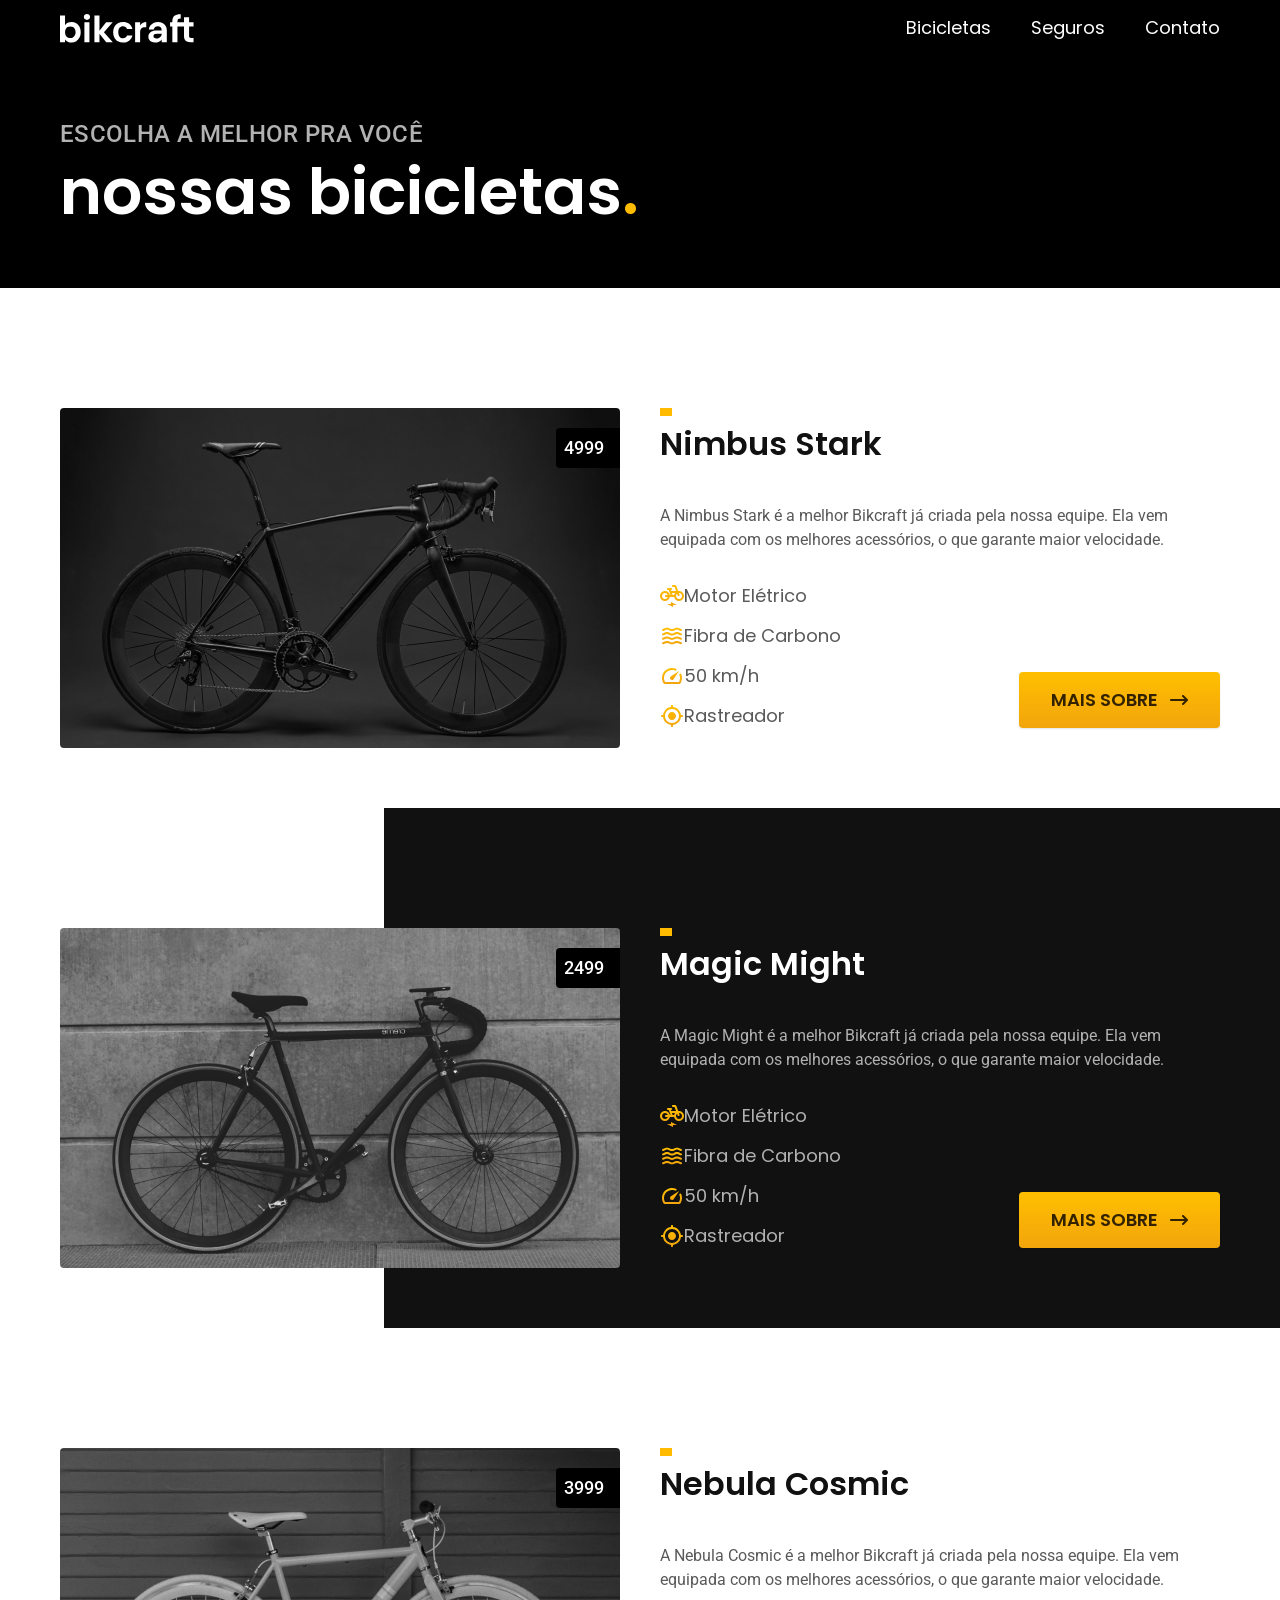
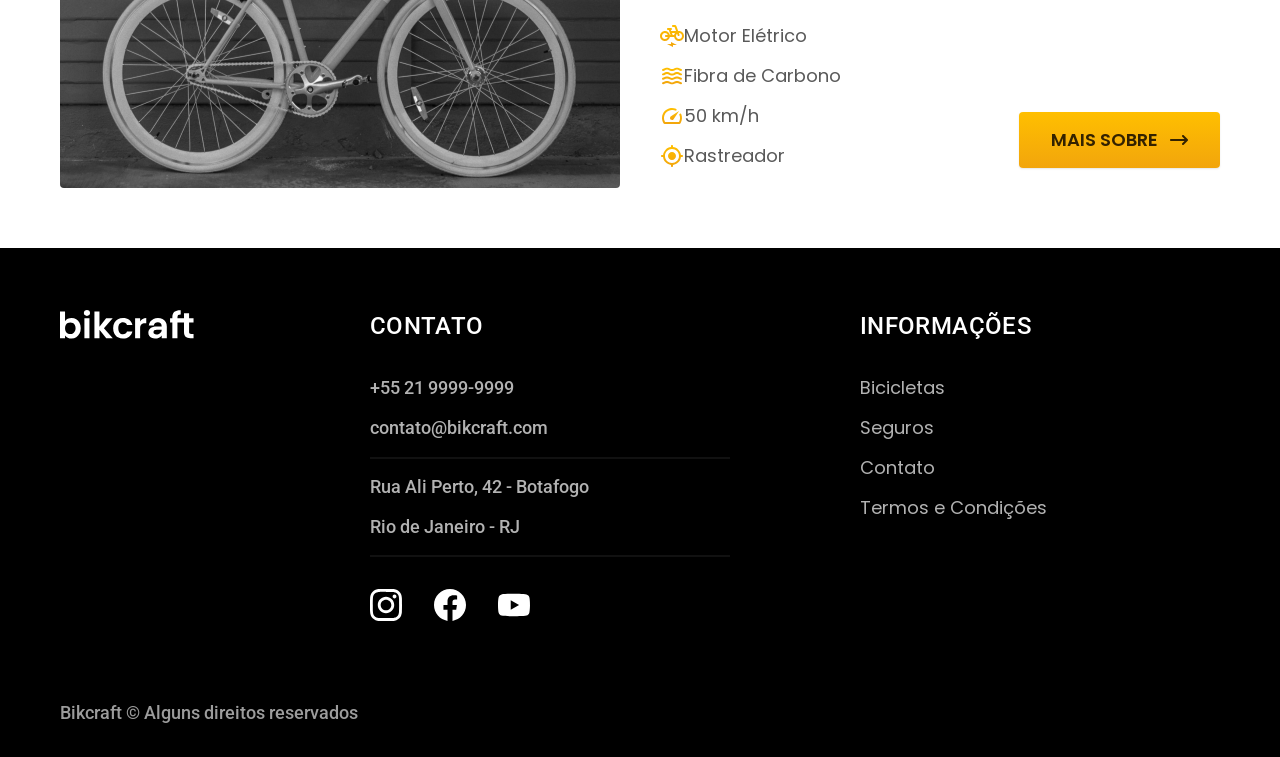
==== bicicletas.html @ d8faa272 "added bunch of features and corrections, forgot to commit" ====
<!DOCTYPE html>
<html lang="pt-br">

<head>
  <meta charset="UTF-8">
  <meta name="viewport" content="width=device-width, initial-scale=1.0">
  <title>Bikcraft - Bicicletas Elétricas</title>
  <meta name="description" content="Bicicletas elétricas de alta precisão e qualidade, feitas sob medida para o cliente. Explore o mundo na sua velocidade com a Bikcraft.">

  <link rel="stylesheet" href="css/style.css">

  <link rel="preconnect" href="https://fonts.googleapis.com">
  <link rel="preconnect" href="https://fonts.gstatic.com" crossorigin>
  <link href="https://fonts.googleapis.com/css2?family=Merriweather:ital,opsz,wght@1,18..144,900&family=Poppins:wght@400;600&family=Roboto:ital,wght@0,100..900;1,100..900&display=swap" rel="stylesheet">

</head>

<body id="bicicletas">
  <header class="header-bg">
    <div class="header container">
      <a href="">
        <img src="./img/bikcraft.svg" alt="Bikcraft">
      </a>
      <nav aria-label="primaria">
        <ul class="header-menu font-1-m cor-0">
          <li><a href="./bicicletas">Bicicletas</a></li>
          <li><a href="./seguros">Seguros</a></li>
          <li><a href="./contato">Contato</a></li>
        </ul>
      </nav>
    </div>
  </header>

  <main>
    <div class="titulo-bg">
      <div class="titulo container">
        <p class="font-2-l-b cor-5">escolha a melhor pra você</p>
        <h1 class="font-1-xxl cor-0">nossas bicicletas<span class="cor-p1">.</span></h1>
      </div>
    </div>

    <div class="bicicletas container">
      <div class="bicicletas-img">
        <img src="./img/bicicletas/nimbus.jpg" alt="Bicicleta Elétrica Nimbus Stark">
        <span class="font-2-m cor-0">4999</span>
      </div>

      <div class="bicicletas-conteudo">
        <h2 class="font-1-xl">Nimbus Stark</h2>
        <p class="font-2-s cor-8">A Nimbus Stark é a melhor Bikcraft já criada pela nossa equipe. Ela vem equipada com os melhores acessórios, o que garante maior velocidade.</p>

        <ul class="font-1-m cor-8">
          <li><img src="./img/icones/eletrica.svg" alt="">Motor Elétrico</li>
          <li><img src="./img/icones/carbono.svg" alt="">Fibra de Carbono</li>
          <li><img src="./img/icones/velocidade.svg" alt="">50 km/h</li>
          <li><img src="./img/icones/rastreador.svg" alt="">Rastreador</li>
        </ul>
        <a href="./orcamento.html" class="botao seta">Mais Sobre</a>

      </div>
    </div>

    <div class="bicicletas-bg">
      <div class="bicicletas container">
        <div class="bicicletas-img">
          <img src="./img/bicicletas/magic.jpg" alt="Bicicleta branca">
          <span class="font-2-m cor-0">2499</span>
        </div>

        <div class="bicicletas-conteudo">
          <h2 class="font-1-xl cor-0">Magic Might</h2>
          <p class="font-2-s cor-5">A Magic Might é a melhor Bikcraft já criada pela nossa equipe. Ela vem equipada com os melhores acessórios, o que garante maior velocidade.</p>
          <ul class="font-1-m cor-5">
            <li><img src="./img/icones/eletrica.svg" alt="">Motor Elétrico</li>
            <li><img src="./img/icones/carbono.svg" alt="">Fibra de Carbono</li>
            <li><img src="./img/icones/velocidade.svg" alt="">50 km/h</li>
            <li><img src="./img/icones/rastreador.svg" alt="">Rastreador</li>
          </ul>
          <a href="./orcamento.html" class="botao seta">Mais Sobre</a>

        </div>
      </div>

    </div>

    <div class="bicicletas container">
      <div class="bicicletas-img">
        <img src="./img/bicicletas/nebula.jpg" alt="Bicicleta Elétrica Nebula">
        <span class="font-2-m cor-0">3999</span>
      </div>

      <div class="bicicletas-conteudo">
        <h2 class="font-1-xl">Nebula Cosmic</h2>
        <p class="font-2-s cor-8">A Nebula Cosmic é a melhor Bikcraft já criada pela nossa equipe. Ela vem equipada com os melhores acessórios, o que garante maior velocidade.</p>
        <ul class="font-1-m cor-8">
          <li><img src="./img/icones/eletrica.svg" alt="">Motor Elétrico</li>
          <li><img src="./img/icones/carbono.svg" alt="">Fibra de Carbono</li>
          <li><img src="./img/icones/velocidade.svg" alt="">50 km/h</li>
          <li><img src="./img/icones/rastreador.svg" alt="">Rastreador</li>
        </ul>
        <a href="./orcamento.html" class="botao seta">Mais Sobre</a>
      </div>
    </div>

  </main>


  <footer class="footer-bg">
    <div class="footer container">
      <img src="./img/bikcraft.svg" alt="Bikcraft">

      <div class="footer-contato">
        <h3 class="font-2-l-b cor-0">Contato</h3>
        <ul class="contatos-lista font-2-m cor-5">
          <li><a href="tel:+552199999999">+55 21 9999-9999</a></li>
          <li><a href="mailto:contato@bikcraft.com">contato@bikcraft.com</a></li>
          <li>Rua Ali Perto, 42 - Botafogo</li>
          <li>Rio de Janeiro - RJ</li>
        </ul>

        <div class="footer-redes">
          <a href="./instagram" class="instagram">
            <img src="./img/redes/instagram.svg" alt="Instagram">
          </a>
          <a href="./facebook" class="facebook">
            <img src="./img/redes/facebook.svg" alt="Facebook">
          </a>
          <a href="./youtube" class="youtube">
            <img src="./img/redes/youtube.svg" alt="Youtube">
          </a>

        </div>
      </div>

      <div class="footer-informacoes">
        <h3 class="font-2-l-b cor-0">Informações</h3>
        <nav>
          <ul class="font-1-m cor-5">
            <li><a href="./bicicletas.html"> Bicicletas</a></li>
            <li><a href="./seguros.html"> Seguros</a></li>
            <li><a href="./contato.html"> Contato</a></li>
            <li><a href="./termos.html"> Termos e Condições</a></li>
          </ul>
        </nav>
      </div>
      <p class="footer-copy font-2-m cor-6">Bikcraft © Alguns direitos reservados</p>
    </div>

  </footer>

</body>
---- css/style.css ----
@import "./global/global.css";
@import "./global/header.css";
@import "./global/footer.css";

@import "./home/introducao.css";
@import "./home/tecnologia.css";
@import "./home/parceiros.css";
@import "./home/depoimento.css";

@import "./utilidades/componentes.css";
@import "./utilidades/tipografia.css";
@import "./utilidades/cores.css";

@import "./bicicletas/bicicletas-lista.css";

@import "./seguros/seguros.css";
@import "./seguros/vantagens.css";
@import "./seguros/perguntas.css";

@import "./termos/termos.css";

@import "./bicicletas/bicicletas.css";
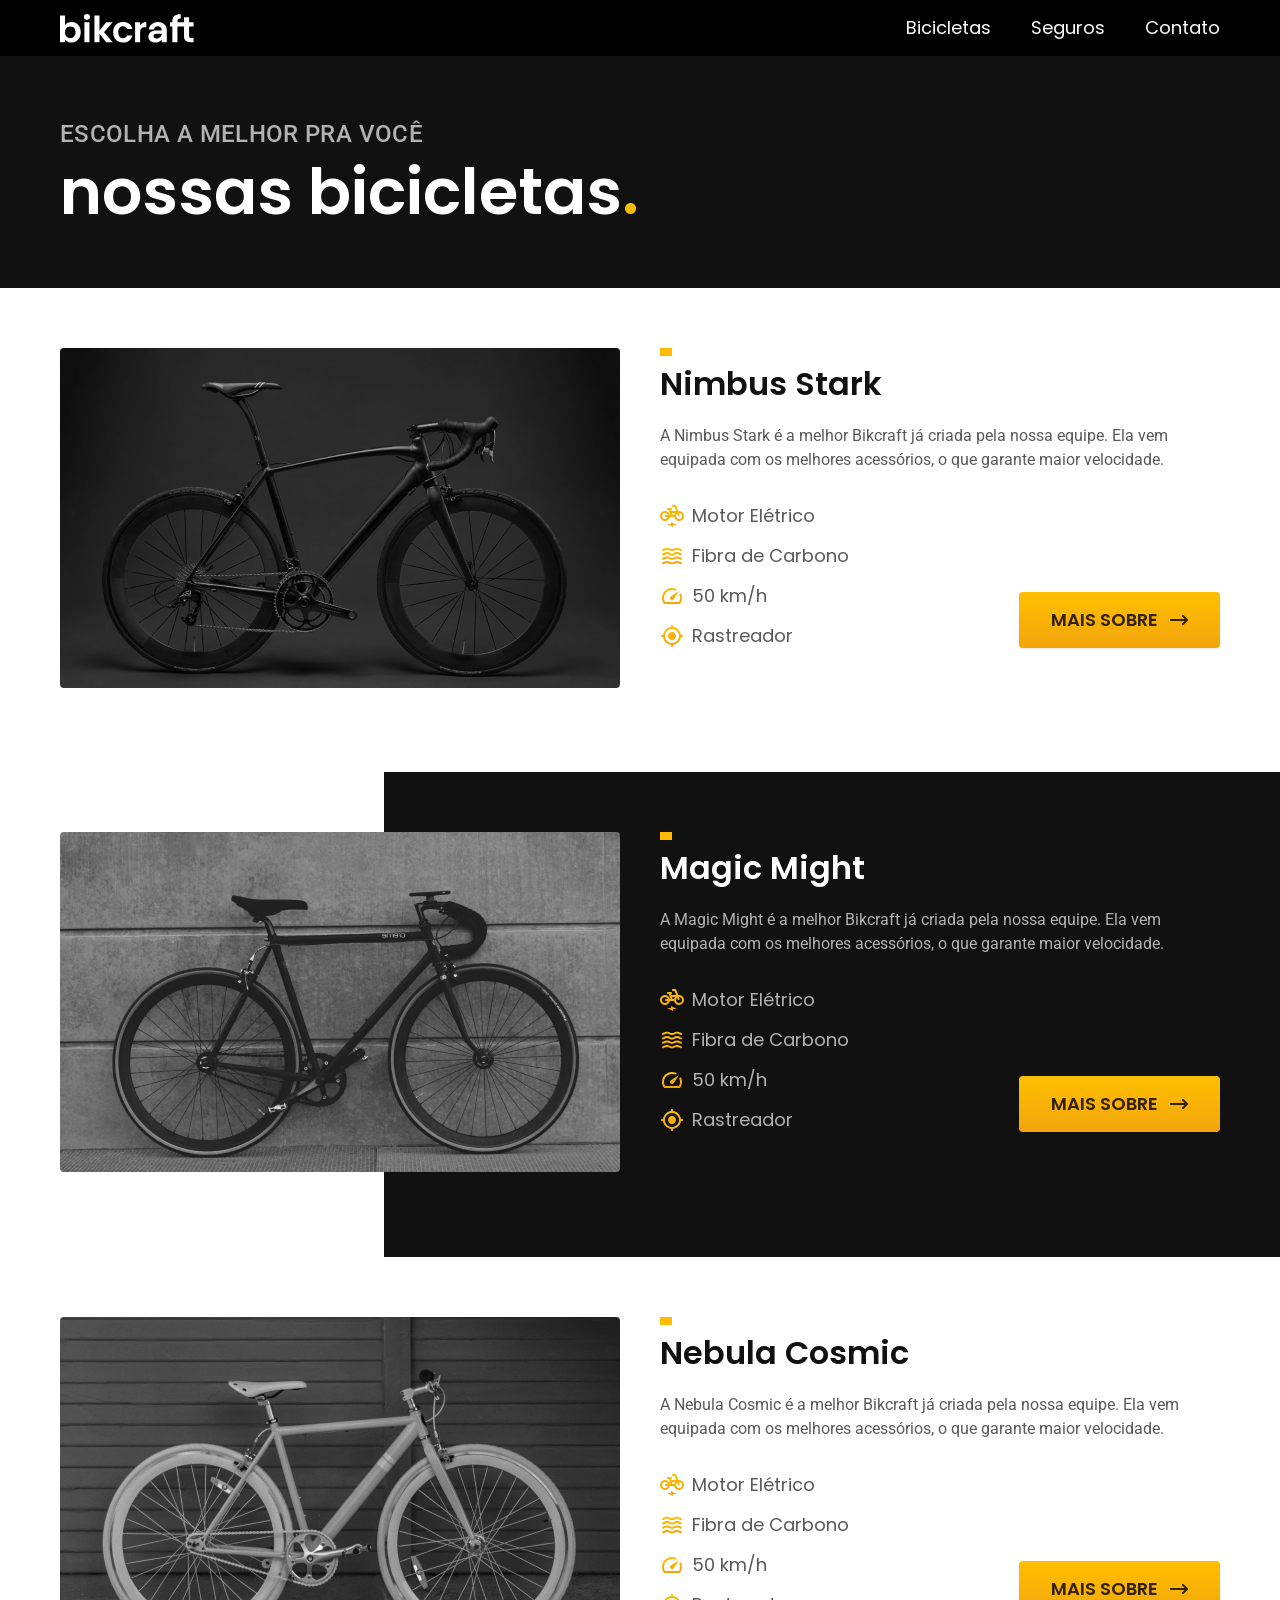
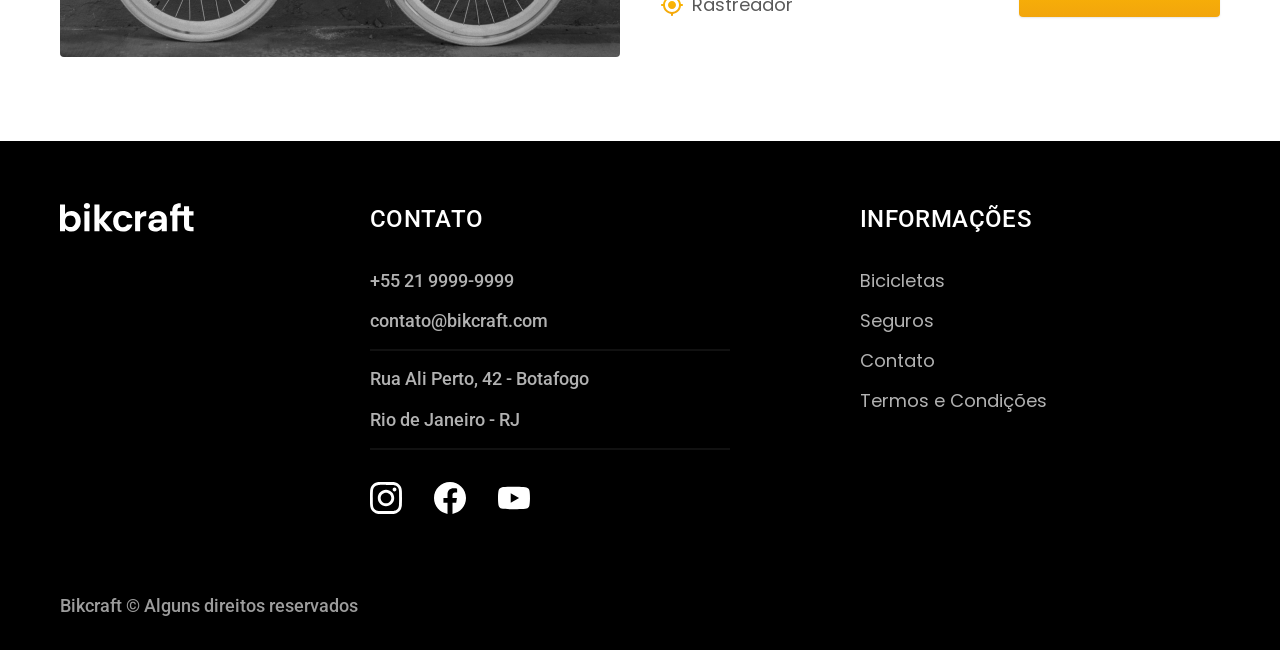
==== commit e4c0d9d4: "finished intern bike page and fixed a lot of hrefs" ====
--- a/bicicletas.html
+++ b/bicicletas.html
@@ -18,14 +18,14 @@
 <body id="bicicletas">
   <header class="header-bg">
     <div class="header container">
-      <a href="">
+      <a href="./index.html">
         <img src="./img/bikcraft.svg" alt="Bikcraft">
       </a>
       <nav aria-label="primaria">
         <ul class="header-menu font-1-m cor-0">
-          <li><a href="./bicicletas">Bicicletas</a></li>
-          <li><a href="./seguros">Seguros</a></li>
-          <li><a href="./contato">Contato</a></li>
+          <li><a href="./bicicletas.html">Bicicletas</a></li>
+          <li><a href="./seguros.html">Seguros</a></li>
+          <li><a href="./contato.html">Contato</a></li>
         </ul>
       </nav>
     </div>
--- a/css/style.css
+++ b/css/style.css
@@ -11,12 +11,16 @@
 @import "./utilidades/tipografia.css";
 @import "./utilidades/cores.css";
 
+/* BICICLETAS */
 @import "./bicicletas/bicicletas-lista.css";
+@import "./bicicletas/bicicletas.css";
+
+/* bicicleta */
+@import "./bicicleta/bicicleta.css";
+@import "./bicicleta/seguro.css";
 
 @import "./seguros/seguros.css";
 @import "./seguros/vantagens.css";
 @import "./seguros/perguntas.css";
 
 @import "./termos/termos.css";
-
-@import "./bicicletas/bicicletas.css";
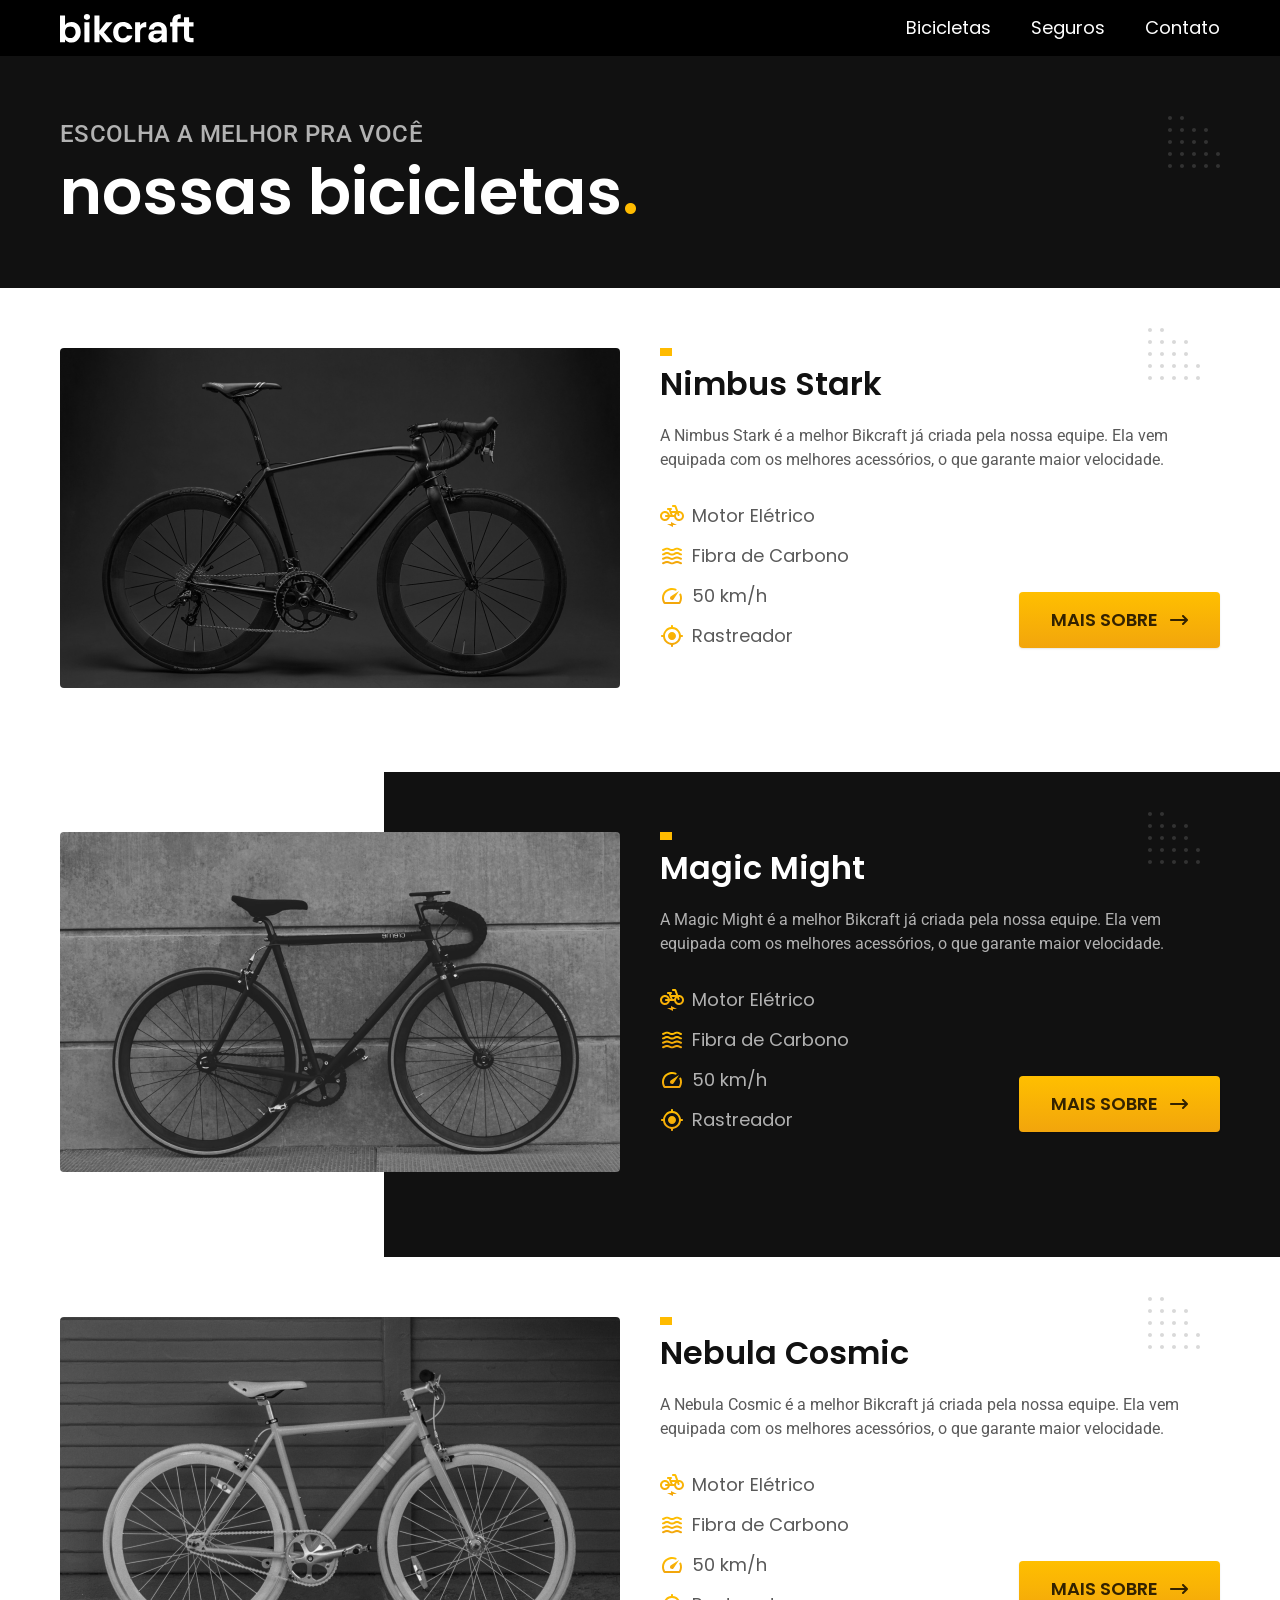
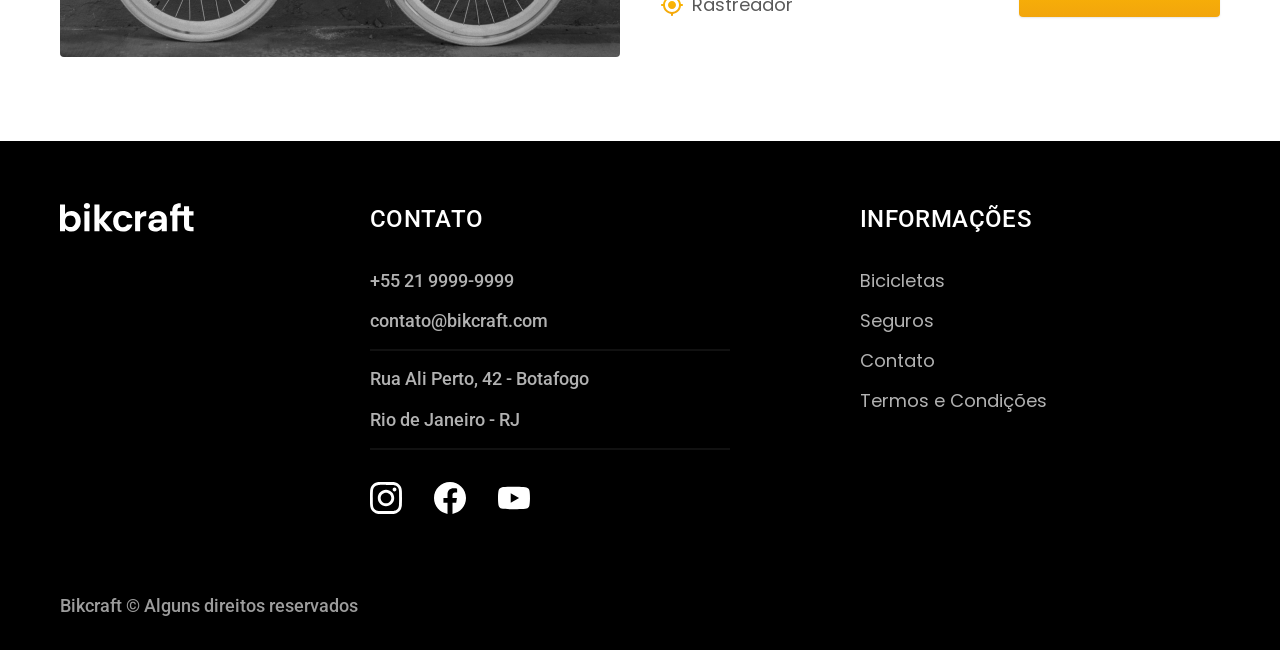
==== commit bee364b0: "added bunch of html  optimizations in homepage" ====
--- a/bicicletas.html
+++ b/bicicletas.html
@@ -7,7 +7,8 @@
   <title>Bikcraft - Bicicletas Elétricas</title>
   <meta name="description" content="Bicicletas elétricas de alta precisão e qualidade, feitas sob medida para o cliente. Explore o mundo na sua velocidade com a Bikcraft.">
 
-  <link rel="stylesheet" href="css/style.css">
+  <link rel="preload" href="./css/style.css" as="style">
+  <link rel="stylesheet" href="./css/style.css">
 
   <link rel="preconnect" href="https://fonts.googleapis.com">
   <link rel="preconnect" href="https://fonts.gstatic.com" crossorigin>
--- a/css/style.css
+++ b/css/style.css
@@ -1,26 +1,39 @@
+/* Global */
 @import "./global/global.css";
 @import "./global/header.css";
 @import "./global/footer.css";
 
+/* Utilidades */
+@import "./utilidades/componentes.css";
+@import "./utilidades/tipografia.css";
+@import "./utilidades/cores.css";
+@import "./utilidades/formulario.css";
+
+/* Home */
 @import "./home/introducao.css";
 @import "./home/tecnologia.css";
 @import "./home/parceiros.css";
 @import "./home/depoimento.css";
 
-@import "./utilidades/componentes.css";
-@import "./utilidades/tipografia.css";
-@import "./utilidades/cores.css";
-
-/* BICICLETAS */
+/* Bicicletas */
 @import "./bicicletas/bicicletas-lista.css";
 @import "./bicicletas/bicicletas.css";
 
-/* bicicleta */
+/* Bicicleta (interna) */
 @import "./bicicleta/bicicleta.css";
 @import "./bicicleta/seguro.css";
 
+/* Seguros */
 @import "./seguros/seguros.css";
 @import "./seguros/vantagens.css";
 @import "./seguros/perguntas.css";
 
+/* Contato */
+@import "./contato/contato.css";
+@import "./contato/lojas.css";
+
+/* Termos */
 @import "./termos/termos.css";
+
+/* orçamento */
+@import "./orcamento/orcamento.css";
--- a/css/style.css
+++ b/css/style.css
@@ -1,26 +1,39 @@
+/* Global */
 @import "./global/global.css";
 @import "./global/header.css";
 @import "./global/footer.css";
 
+/* Utilidades */
+@import "./utilidades/componentes.css";
+@import "./utilidades/tipografia.css";
+@import "./utilidades/cores.css";
+@import "./utilidades/formulario.css";
+
+/* Home */
 @import "./home/introducao.css";
 @import "./home/tecnologia.css";
 @import "./home/parceiros.css";
 @import "./home/depoimento.css";
 
-@import "./utilidades/componentes.css";
-@import "./utilidades/tipografia.css";
-@import "./utilidades/cores.css";
-
-/* BICICLETAS */
+/* Bicicletas */
 @import "./bicicletas/bicicletas-lista.css";
 @import "./bicicletas/bicicletas.css";
 
-/* bicicleta */
+/* Bicicleta (interna) */
 @import "./bicicleta/bicicleta.css";
 @import "./bicicleta/seguro.css";
 
+/* Seguros */
 @import "./seguros/seguros.css";
 @import "./seguros/vantagens.css";
 @import "./seguros/perguntas.css";
 
+/* Contato */
+@import "./contato/contato.css";
+@import "./contato/lojas.css";
+
+/* Termos */
 @import "./termos/termos.css";
+
+/* orçamento */
+@import "./orcamento/orcamento.css";
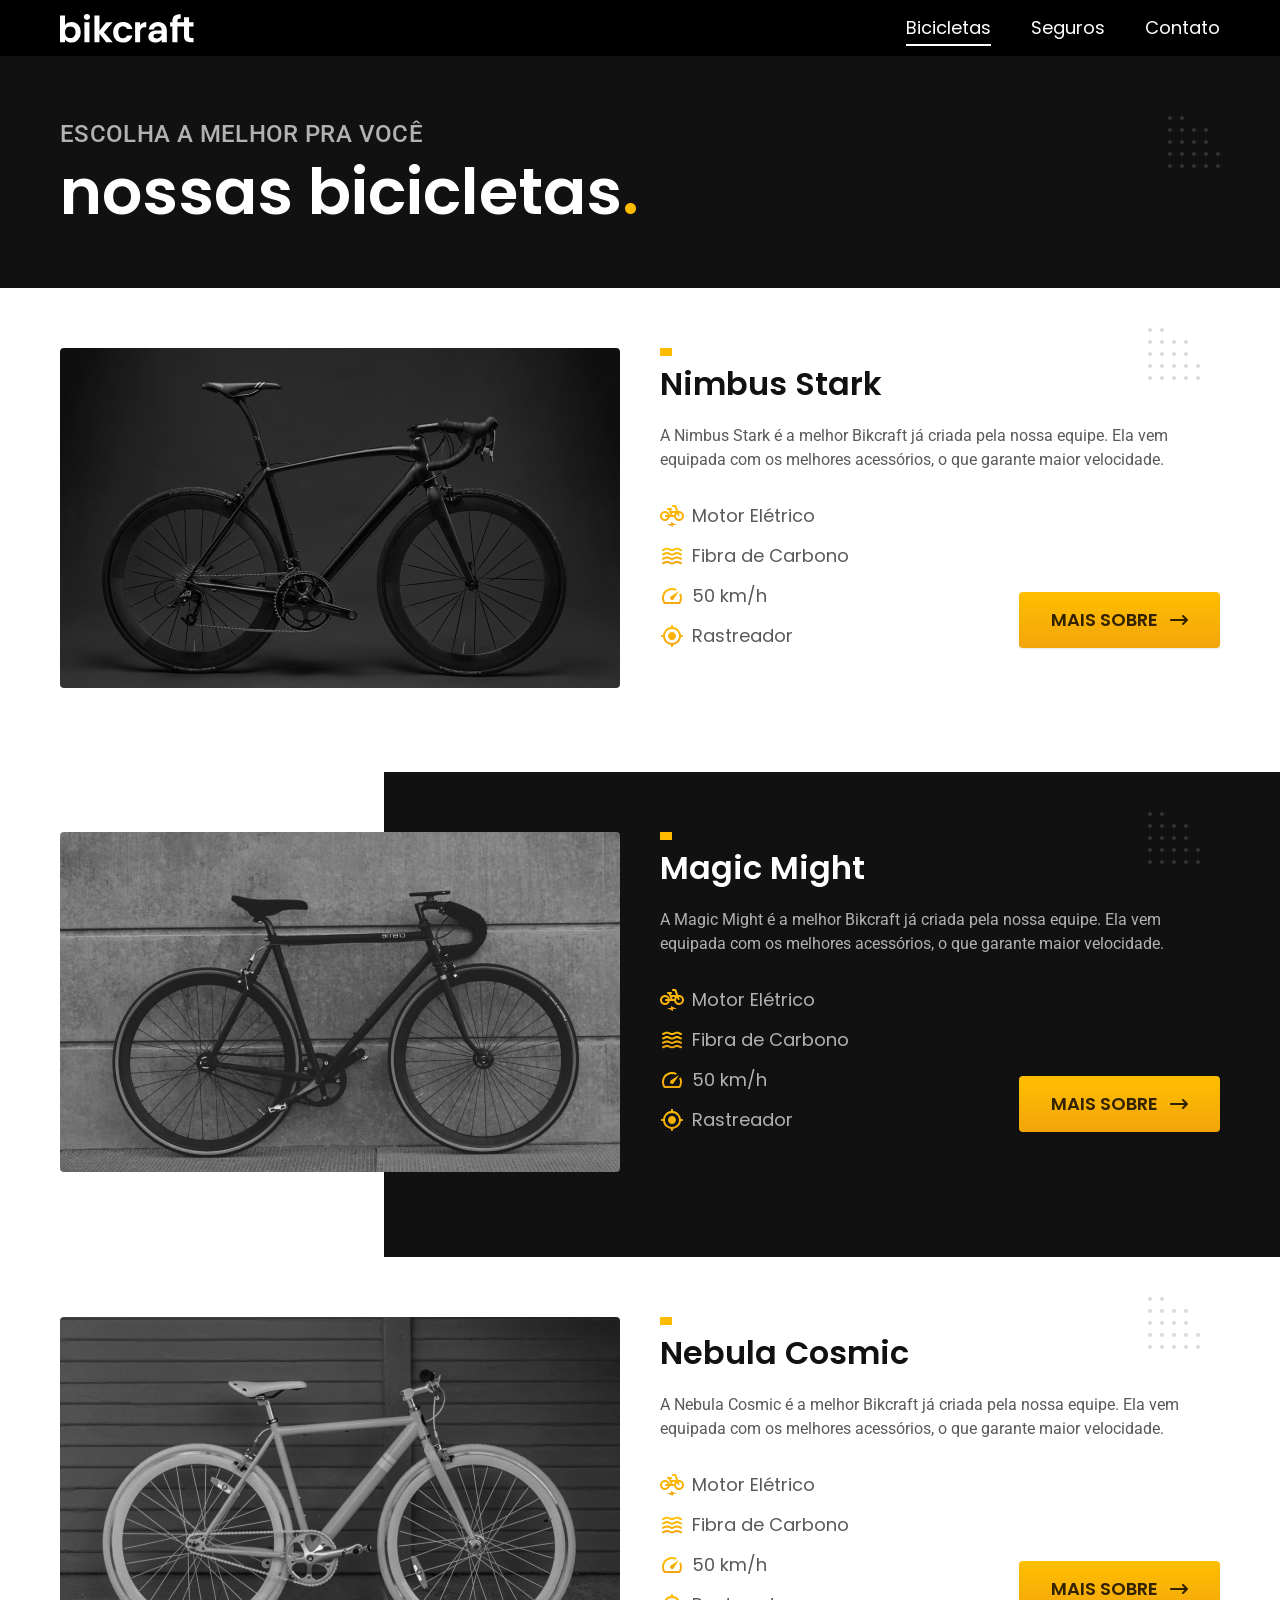
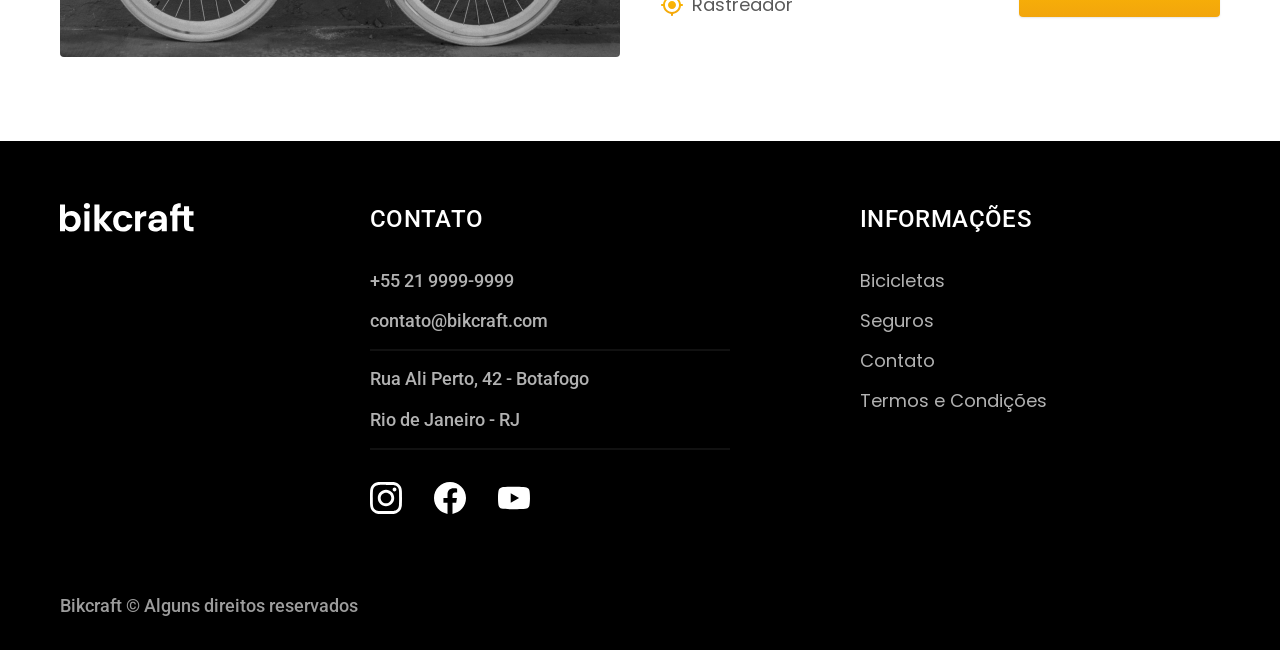
==== commit e888f7e7: "added a solution to the user when opened in no javascript mode" ====
--- a/bicicletas.html
+++ b/bicicletas.html
@@ -14,6 +14,7 @@
   <link rel="preconnect" href="https://fonts.gstatic.com" crossorigin>
   <link href="https://fonts.googleapis.com/css2?family=Merriweather:ital,opsz,wght@1,18..144,900&family=Poppins:wght@400;600&family=Roboto:ital,wght@0,100..900;1,100..900&display=swap" rel="stylesheet">
 
+  <script>document.documentElement.classList.add('js')</script>
 </head>
 
 <body id="bicicletas">
@@ -51,12 +52,12 @@
         <p class="font-2-s cor-8">A Nimbus Stark é a melhor Bikcraft já criada pela nossa equipe. Ela vem equipada com os melhores acessórios, o que garante maior velocidade.</p>
 
         <ul class="font-1-m cor-8">
-          <li><img src="./img/icones/eletrica.svg" alt="">Motor Elétrico</li>
-          <li><img src="./img/icones/carbono.svg" alt="">Fibra de Carbono</li>
-          <li><img src="./img/icones/velocidade.svg" alt="">50 km/h</li>
-          <li><img src="./img/icones/rastreador.svg" alt="">Rastreador</li>
+          <li><img src="./img/icones/eletrica.svg" alt="Ícone Motor Elétrico">Motor Elétrico</li>
+          <li><img src="./img/icones/carbono.svg" alt="Ícone Fibra de Carbono">Fibra de Carbono</li>
+          <li><img src="./img/icones/velocidade.svg" alt="Ícone Velocidade">50 km/h</li>
+          <li><img src="./img/icones/rastreador.svg" alt="Ícone Rastreador">Rastreador</li>
         </ul>
-        <a href="./orcamento.html" class="botao seta">Mais Sobre</a>
+        <a href="./bicicletas/nimbus.html" class="botao seta">Mais Sobre</a>
 
       </div>
     </div>
@@ -77,7 +78,7 @@
             <li><img src="./img/icones/velocidade.svg" alt="">50 km/h</li>
             <li><img src="./img/icones/rastreador.svg" alt="">Rastreador</li>
           </ul>
-          <a href="./orcamento.html" class="botao seta">Mais Sobre</a>
+          <a href="./bicicletas/magic.html" class="botao seta">Mais Sobre</a>
 
         </div>
       </div>
@@ -99,7 +100,7 @@
           <li><img src="./img/icones/velocidade.svg" alt="">50 km/h</li>
           <li><img src="./img/icones/rastreador.svg" alt="">Rastreador</li>
         </ul>
-        <a href="./orcamento.html" class="botao seta">Mais Sobre</a>
+        <a href="./bicicletas/nebula.html" class="botao seta">Mais Sobre</a>
       </div>
     </div>
 
@@ -149,4 +150,5 @@
 
   </footer>
 
+  <script src="./js/script.js"></script>
 </body>
--- a/css/style.css
+++ b/css/style.css
@@ -8,6 +8,7 @@
 @import "./utilidades/tipografia.css";
 @import "./utilidades/cores.css";
 @import "./utilidades/formulario.css";
+@import "./utilidades/animacao.css";
 
 /* Home */
 @import "./home/introducao.css";
--- a/css/style.css
+++ b/css/style.css
@@ -8,6 +8,7 @@
 @import "./utilidades/tipografia.css";
 @import "./utilidades/cores.css";
 @import "./utilidades/formulario.css";
+@import "./utilidades/animacao.css";
 
 /* Home */
 @import "./home/introducao.css";
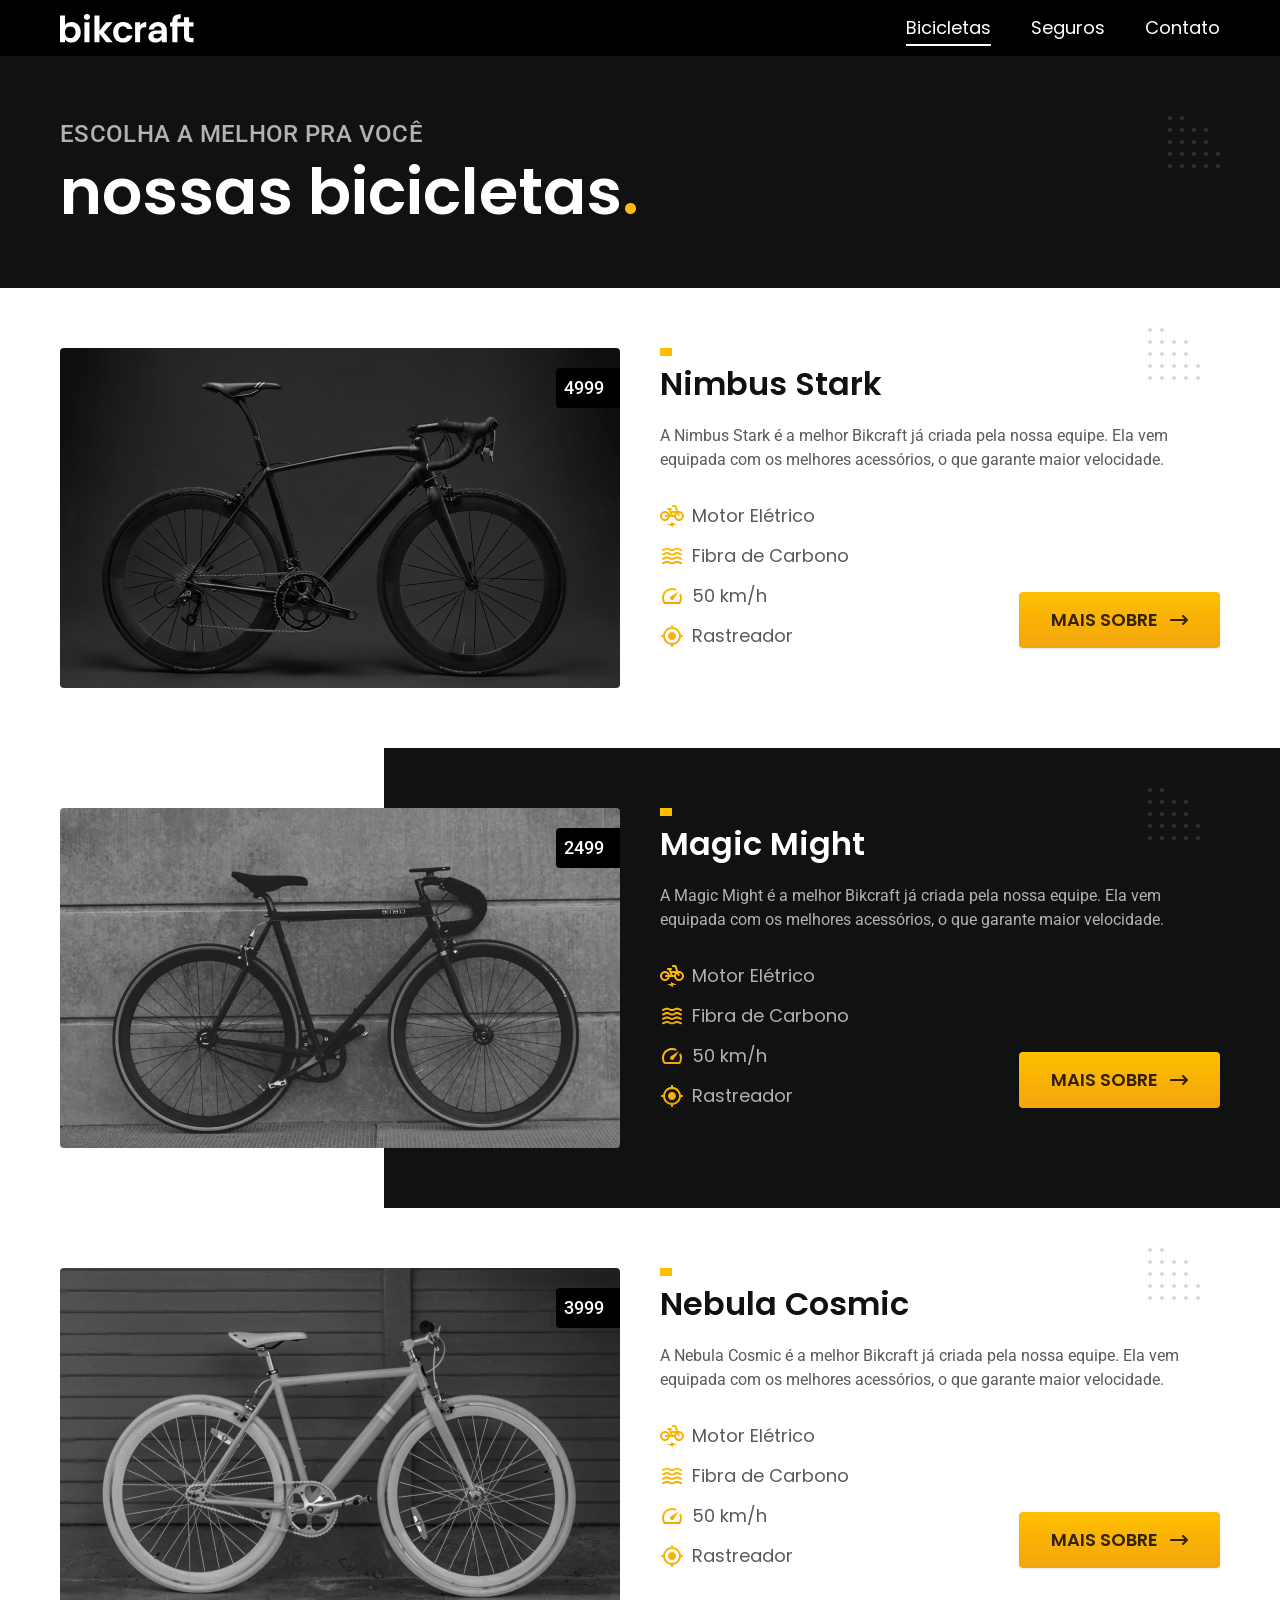
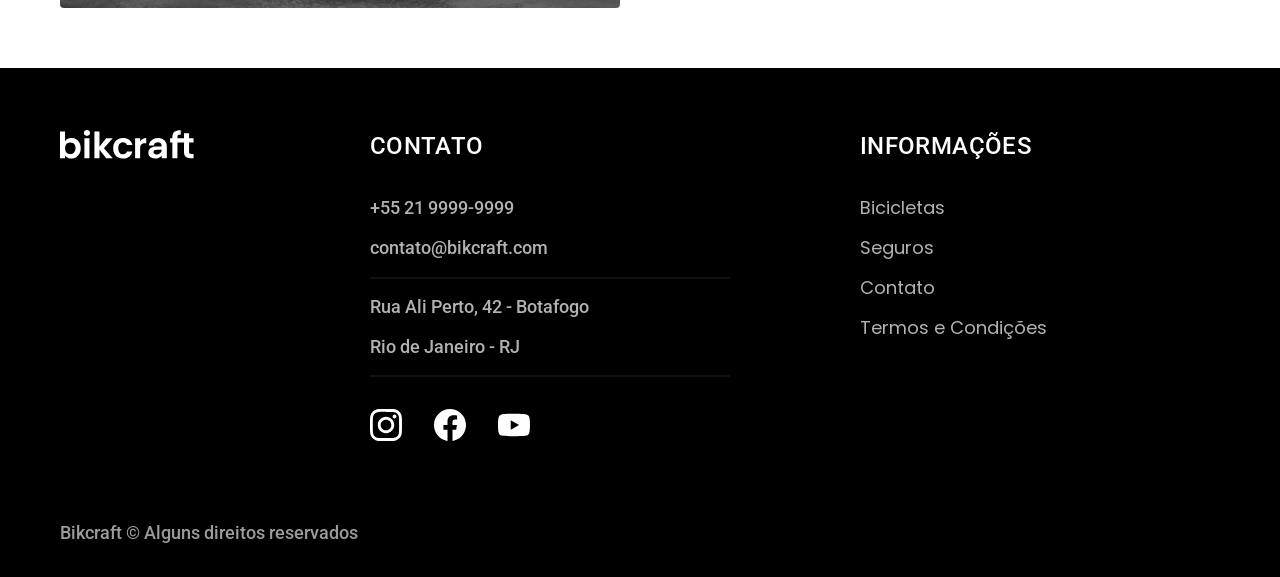
==== commit fd1a1c55: "minor hotfix and added animation in bicicletas.html" ====
--- a/bicicletas.html
+++ b/bicicletas.html
@@ -7,8 +7,9 @@
   <title>Bikcraft - Bicicletas Elétricas</title>
   <meta name="description" content="Bicicletas elétricas de alta precisão e qualidade, feitas sob medida para o cliente. Explore o mundo na sua velocidade com a Bikcraft.">
 
-  <link rel="preload" href="./css/style.css" as="style">
-  <link rel="stylesheet" href="./css/style.css">
+  <link rel="icon" href="./favicon.svg" type="image/svg+xml">
+  <link rel="preload" href="./css/style.min.css" as="style">
+  <link rel="stylesheet" href="./css/style.min.css">
 
   <link rel="preconnect" href="https://fonts.googleapis.com">
   <link rel="preconnect" href="https://fonts.gstatic.com" crossorigin>
@@ -42,12 +43,12 @@
     </div>
 
     <div class="bicicletas container">
-      <div class="bicicletas-img">
+      <div class="bicicletas-imagem fadeInRight" data-anime="400">
         <img src="./img/bicicletas/nimbus.jpg" alt="Bicicleta Elétrica Nimbus Stark">
         <span class="font-2-m cor-0">4999</span>
       </div>
 
-      <div class="bicicletas-conteudo">
+      <div class="bicicletas-conteudo fadeInRight" data-anime="200">
         <h2 class="font-1-xl">Nimbus Stark</h2>
         <p class="font-2-s cor-8">A Nimbus Stark é a melhor Bikcraft já criada pela nossa equipe. Ela vem equipada com os melhores acessórios, o que garante maior velocidade.</p>
 
@@ -64,12 +65,12 @@
 
     <div class="bicicletas-bg">
       <div class="bicicletas container">
-        <div class="bicicletas-img">
+        <div class="bicicletas-imagem fadeInRight" data-anime="400">
           <img src="./img/bicicletas/magic.jpg" alt="Bicicleta branca">
           <span class="font-2-m cor-0">2499</span>
         </div>
 
-        <div class="bicicletas-conteudo">
+        <div class="bicicletas-conteudo fadeInRight" data-anime="200">
           <h2 class="font-1-xl cor-0">Magic Might</h2>
           <p class="font-2-s cor-5">A Magic Might é a melhor Bikcraft já criada pela nossa equipe. Ela vem equipada com os melhores acessórios, o que garante maior velocidade.</p>
           <ul class="font-1-m cor-5">
@@ -86,7 +87,7 @@
     </div>
 
     <div class="bicicletas container">
-      <div class="bicicletas-img">
+      <div class="bicicletas-imagem">
         <img src="./img/bicicletas/nebula.jpg" alt="Bicicleta Elétrica Nebula">
         <span class="font-2-m cor-0">3999</span>
       </div>
@@ -150,5 +151,6 @@
 
   </footer>
 
+  <script src="./js/plugins/simple-anime.js"></script>
   <script src="./js/script.js"></script>
 </body>
--- a/css/style.min.css
+++ b/css/style.min.css
@@ -0,0 +1 @@
+body{margin:0;font-family:Arial,Helvetica,sans-serif;color:var(--cor-11)}a,blockquote,dd,h1,h2,h3,h4,p,ul{margin:0}ul{margin:0;padding:0;list-style:none}a{text-decoration:none;color:inherit}button{border:none}img{max-width:100%;height:auto;display:block}img[src$=".jpg"]{border-radius:4px}.header-bg{background-color:var(--cor-12)}.header{display:flex;flex-wrap:wrap;gap:20px;justify-content:space-between;align-items:center;padding:20px 0}.header-menu{display:flex;flex-wrap:wrap;gap:40px}.header-menu a{padding:16px 0;display:inline-block;position:relative}.header-menu a:after{content:"";display:block;height:2px;width:0;background-color:var(--cor-0);margin-top:4px;transition:.3s;position:absolute}.header-menu a.ativo::after,.header-menu a:hover::after{width:100%}@media (max-width:800px){.header-menu{gap:20px}.header a{background-color:var(--cor-11);padding:12px 16px;border-radius:4px}.header-menu a:hover{background-color:var(--cor-10)}}@media (max-width:600px){.header-menu{gap:12px}.header-menu a{padding:8px 12px;font-size:14px}}.footer-bg{background-color:var(--cor-12);padding:60px 0 32px 0}.footer{display:grid;grid-template-columns:3fr 5fr 4fr;gap:40px;padding:60px 0}.footer h3{margin-bottom:32px}.footer-contato ul{margin-bottom:32px}.footer li{margin-bottom:16px}.footer-contato li:nth-child(2n):after{content:"";display:block;max-width:360px;height:2px;background-color:var(--cor-11);margin-top:16px}.footer-redes{display:flex;gap:32px}.footer a:hover{color:var(--cor-0)}.footer-copy{grid-column:1/-1;margin-top:40px}@media (max-width:800px){.footer>img{display:none}.footer{grid-template-columns:1fr 1fr}}@media (max-width:600px){.footer{grid-template-columns:1fr;gap:60px}.footer-copy{margin-top:0}}.container{box-sizing:border-box;max-width:1200px;padding:0 20px;margin:0 auto}.botao{background:linear-gradient(#ffbf00,#f2a50c);color:#320;padding:16px 32px;display:inline-block;border-radius:4px;box-shadow:0 1px 2px rgba(0,0,0,.1);text-transform:uppercase;font:600 1.125rem/1.33 Poppins,sans-serif;max-width:max-content;cursor:pointer}.botao:hover{background:linear-gradient(#ffb60d,#e59317)}.botao.secundario{background:var(--cor-10);color:var(--cor-2)}.botao.secundario:hover{background:var(--cor-9)}.botao.seta{display:flex;align-items:center}.botao.seta::after{content:"";display:inline-block;width:18px;height:10px;margin-left:12px;background:url("../img/icones/seta.svg")}.botao.seta:hover::after{transform:translateX(4px);transition:transform .2s}.link{color:var(--cor-p1);display:inline-block;font:500 1.5rem/1.5 Poppins,sans-serif;text-transform:uppercase}.link::after{content:"";display:block;width:100%;height:4px;background-color:currentColor}.link:hover{color:var(--cor-0)}.titulo-bg{background-color:var(--cor-11);padding:60px 0}.titulo{background:url("../img/dec/top-right.svg") no-repeat top right 20px}.titulo p{margin-bottom:4px}@media (max-width:800px){.titulo-bg{background-color:var(--cor-12);padding:40px 0}.titulo p{font-size:1rem;text-transform:lowercase;font-weight:400}}@media (max-width:600px){.botao{font-size:1rem;padding:12px 16px}}.font-1-xs{font:600 0.75rem/1.35 Poppins,sans-serif}.font-2-xs{font:400 0.875rem/1.43 Roboto,sans-serif}.font-1-s{font:400 1rem/1.5 Poppins,sans-serif}.font-2-s{font:400 1rem/1.5 Roboto,sans-serif}.font-1-m,.font-1-m-b{font:400 1.125rem/1.33 Poppins,sans-serif}.font-1-m-b{font-weight:600}.font-2-m{font:500 1.125rem/1.35 Roboto,sans-serif}.font-1-l{font:400 1.5rem/1.5 Poppins,sans-serif}.font-2-l,.font-2-l-b{font:400 1.5rem/1.5 Roboto,sans-serif}.font-2-l-b{font-weight:500;letter-spacing:.015em;text-transform:uppercase}.font-1-xl,.font-2-xl{font:600 2rem/1.25 Poppins,sans-serif}.font-2-xl{font-family:Roboto,sans-serif}.font-1-xxl{font:600 4rem/1.125 Poppins,sans-serif}@media (max-width:1200px){.font-1-xxl{font-size:3rem}.font-2-l,.font-2-l-b{font-size:1.25rem}}@media (max-width:800px){.font-1-xxl{font-size:2rem}.font-1-xl,.font-2-xl{font-size:1.5rem}}:root{--cor-0:#ffffff;--cor-1:#f7f7f7;--cor-2:#ededed;--cor-3:#dedede;--cor-4:#cccccc;--cor-5:#b2b2b2;--cor-6:#9c9c9c;--cor-7:#717171;--cor-8:#595959;--cor-9:#404040;--cor-10:#2e2e2e;--cor-11:#111111;--cor-12:#000000;--cor-p1:#ffbb00;--cor-p2:#e4a30b;--cor-p3:#a66f00;--cor-p4:#664400;--cor-p5:#332200}.cor-0{color:var(--cor-0)}.cor-1{color:var(--cor-1)}.cor-2{color:var(--cor-2)}.cor-3{color:var(--cor-3)}.cor-4{color:var(--cor-4)}.cor-5{color:#b2b2b2}.cor-6{color:var(--cor-6)}.cor-7{color:var(--cor-7)}.cor-8{color:var(--cor-8)}.cor-9{color:var(--cor-9)}.cor-10{color:var(--cor-10)}.cor-11{color:var(--cor-11)}.cor-12{color:var(--cor-12)}.cor-p1{color:var(--cor-p1)}.cor-p2{color:var(--cor-p2)}.cor-p3{color:var(--cor-p3)}.cor-p4{color:var(--cor-p4)}.cor-p5{color:var(--cor-p5)}.form{display:grid;grid-template-columns:1fr 1fr;gap:20px}.form label{display:block;font:400 1rem/1.5 Poppins,sans-serif;margin-bottom:4px}.form input[type=email],.form input[type=text],.form textarea{font:400 1rem/1.5 Roboto,sans-serif;background:var(--cor-1);border:1px solid var(--cor-2);padding:12px;border-radius:4px;width:100%;box-sizing:border-box}.form input[type=email]:focus,.form input[type=text]:focus,.form textarea:focus{outline:0;background-color:var(--cor-0);border-color:var(--cor-p1);box-shadow:0 0 0 1px #fea}.form .col-2{grid-column:1/-1}@media (max-width:600px){.form{grid-template-columns:1fr}.form .col-2{grid-column:1}}.js .fadeInDown{transform:translate3d(0,-20px,0)}.js .fadeInUp{transform:translate3d(0,20px,0)}.js .fadeInRight{transform:translate3d(20px,0,0)}.js .fadeInLeft{transform:translate3d(-20px,0,0)}.js [data-anime]{opacity:0}.js .anime{opacity:1;transform:none;transition:transform .8s,opacity .8s}.introducao-bg{background:var(--cor-12) url(../img/dec/bottom-left.svg) no-repeat bottom 160px left 40px;box-shadow:inset 0 -120px var(--cor-0)}.introducao{display:grid;grid-template-columns:1fr 1fr;gap:0 40px}.introducao-conteudo{align-self:end;padding-bottom:200px}.introducao img{height:100%;width:100%;object-fit:cover;border-radius:4px}.introducao h1{margin-bottom:32px}.introducao p{margin-bottom:20px}@media (max-width:800px){.introducao-bg{background-color:var(--cor-11);padding-top:40px;box-shadow:inset 0 -60px var(--cor-0)}.introducao{grid-template-columns:1fr;gap:32px}.introducao-conteudo{padding-bottom:0}.introducao h1{margin-bottom:16px}.introducao p{font-size:16px}.introducao img{height:300px;width:100%}}.tecnologia-bg{background-color:var(--cor-11);box-shadow:inset 0 -80px var(--cor-0),inset 0 80px var(--cor-0)}.tecnologia{display:grid;grid-template-columns:1fr 1fr;gap:40px}.tecnologia-imagem img{width:100%;height:100%;object-fit:cover;object-position:left}.tecnologia-conteudo{padding-top:160px;padding-bottom:160px}.tecnologia-conteudo>span{display:block;margin-bottom:20px}.tecnologia-conteudo h2{display:block;margin-bottom:32px}.tecnologia-conteudo>p{margin-bottom:20px}.tecnologia a{margin-bottom:80px}.tecnologia-vantagens{display:flex;gap:40px}.tecnologia-vantagens h3{margin-bottom:8px;width:max-content}.tecnologia-vantagens img{width:24px;margin-bottom:8px}@media (max-width:800px){.tecnologia-bg{box-shadow:initial}.tecnologia{grid-template-columns:1fr}.tecnologia a{margin-bottom:60px}.tecnologia-conteudo{padding-top:60px;padding-bottom:60px}.tecnologia-imagem{display:none}}@media (max-width:600px){.tecnologia-vantagens{flex-direction:column}}.parceiros{padding-top:60px;padding-bottom:180px}.parceiros h2{margin-bottom:60px}.parceiros ul{padding:0 20px;max-width:1400px;margin:0 auto;display:grid;grid-template-columns:repeat(4,1fr)}.parceiros li{display:flex;padding:32px;border-left:2px solid var(--cor-2)}.parceiros img{margin:auto}.parceiros li:first-child,.parceiros li:nth-child(5){border-left:none}.parceiros li:nth-child(n+5){border-top:2px solid var(--cor-2)}@media (max-width:800px){.parceiros{padding-bottom:60px}.parceiros h2{margin-bottom:20px}.parceiros ul{grid-template-columns:repeat(2,1fr)}.parceiros li{padding:20px}.parceiros li:nth-child(n+3){border-top:2px solid var(--cor-2)}.parceiros li:nth-child(odd){border-left:none}}.depoimento{display:grid;grid-template-columns:repeat(2,1fr);background:var(--cor-p1);overflow:hidden}.depoimento img{border-radius:0;height:100%;width:100%;object-fit:cover}.depoimento-conteudo{padding:40px 40px 80px 80px;align-self:end;background:url("../img/dec/bottom-right-p.svg") no-repeat bottom 40px right 40px}.depoimento-conteudo p{max-width:32ch;font-family:Merriweather,serif;font-style:italic;font-weight:900;margin-bottom:32px;position:relative}.depoimento p::after,.depoimento p::before{font-size:5rem;color:var(--cor-p2);position:absolute}.depoimento p::before{content:"“";left:-50px;top:-20px}.depoimento p::after{content:"”"}@media (min-width:1200px){.depoimento img{max-height:520px}}@media (max-width:800px){.depoimento{grid-template-columns:1fr;text-align:center}.depoimento img{max-height:200px}.depoimento-conteudo{padding:40px 20px;margin:auto}}.bicicletas-lista{max-width:1200px;padding-left:20px;padding-right:20px;margin-left:auto;margin-right:auto;padding-top:60px;padding-bottom:120px}.bicicletas-lista h2{max-width:1200px;padding:0 20px;margin:0 20px 40px 20px;box-sizing:border-box}.bicicletas-lista ul{display:flex;gap:40px;padding:0 20px 20px 20px;max-width:1400px;margin:0 auto;overflow-x:auto}#bicicleta .bicicletas-lista ul{padding:0 0 20px 0}.bicicletas-lista li{min-width:280px}.bicicletas-lista a{display:block}.bicicletas-lista img{object-fit:cover}.bicicletas-lista h3{margin-bottom:3px;display:flex;align-items:center}.bicicletas-lista h3::before{content:"";display:inline-block;width:12px;height:8px;margin-right:8px;background-color:var(--cor-p1);transition:width .2s}.bicicletas-lista a:hover h3::before{width:24px}.bicicletas-lista li span{padding-left:20px}@media (max-width:800px){.bicicletas-lista{padding-bottom:60px}.bicicletas-lista ul{gap:20px}}.bicicletas-bg{background:linear-gradient(to right,var(--cor-0) 30%,var(--cor-11) 0)}.bicicletas{display:grid;grid-template-columns:1fr 1fr;gap:40px;padding-top:60px;padding-bottom:60px;background:url("../img/dec/top-right.svg") no-repeat top 40px right 40px}.bicicletas-imagem{display:grid}.bicicletas-imagem img{grid-area:1/1}.bicicletas-imagem span{grid-area:1/1;place-self:start end;margin-top:20px;background:var(--cor-12);display:inline-block;padding:8px 16px 8px 8px;border-radius:4px 0 0 4px}.bicicletas-conteudo{display:grid;grid-template-columns:1fr auto;align-content:start}.bicicletas h2,.bicicletas p{grid-column:1/-1}.bicicletas h2{margin-bottom:20px}.bicicletas h2::before{content:"";display:block;width:12px;height:8px;background-color:var(--cor-p1);margin-bottom:8px}.bicicletas p{margin-bottom:32px}.bicicletas a{place-self:end}.bicicletas li{display:flex;align-items:center}.bicicletas ul{display:grid;gap:16px}.bicicletas-conteudo img{width:24px;margin-right:8px}@media (max-width:800px){.bicicletas-bg{background:var(--cor-11)}.bicicletas{grid-template-columns:1fr;gap:20px;padding-top:40px;padding-bottom:40px}}@media (max-width:600px){.bicicletas-conteudo{grid-template-columns:1fr}.bicicletas ul{font-size:1rem;grid-template-columns:1fr 1fr;margin-bottom:32px}.bicicletas a{place-self:start}}.bicicleta{display:grid;grid-template-columns:1fr 1fr;align-items:start;gap:40px;padding-top:60px;padding-bottom:60px}#bicicleta .titulo p{text-transform:uppercase}.bicicleta-imagens{display:flex;flex-wrap:wrap;gap:20px}.bicicleta-imagens img{flex:1;min-width:200px}.bicicleta-imagens img:hover{cursor:pointer}.bicicleta-imagens img:first-child{min-width:100%}.bicicleta-conteudo p{margin-bottom:32px}.bicicleta-comprar{display:grid;grid-template-columns:max-content auto;align-items:center;justify-items:start;gap:8px 12px;margin-bottom:40px}.bicicleta-comprar a{grid-row:span 2}.bicicleta-comprar span{display:flex;align-items:center;background-color:var(--cor-12);padding:4px 8px;border-radius:4px}.bicicleta-conteudo h2{text-transform:uppercase;letter-spacing:.015em;margin-bottom:12px}.bicicleta-ficha,.bicicleta-informacoes{padding:32px;background-color:var(--cor-12);border-radius:4px}.bicicleta-informacoes{margin-bottom:40px;display:grid;grid-template-columns:1fr 1fr;gap:32px}.bicicleta-informacoes img{width:24px;margin-bottom:8px}.bicicleta-informacoes img{margin-bottom:8px}.bicicleta-ficha li{padding:4px 0;display:flex;justify-content:space-between;border-bottom:1px solid var(--cor-11)}.bicicleta-ficha li:last-child{border:none}.bicicleta-ficha span{color:var(--cor-6)}@media (max-width:800px){.bicicleta{grid-template-columns:1fr;padding-top:40px;padding-bottom:40px}.bicicleta-imagens{grid-row:2}}@media (max-width:400px){.bicicleta-informacoes{grid-template-columns:1fr}.bicicleta-comprar{grid-template-columns:1fr}}.seguro-bg{background-color:var(--cor-12);box-shadow:inset 0 120px var(--cor-0),inset 0 -120px var(--cor-12)}.seguro{display:grid;grid-template-columns:1fr 1fr;gap:40px}.seguro-imagem img{width:100%;height:100%;object-fit:cover}.seguro-conteudo{padding-top:180px;padding-bottom:180px}.seguro h2{margin-bottom:32px}.seguro p{margin-bottom:20px}@media (max-width:800px){.seguro-bg{box-shadow:inset 0 -60px var(--cor-12)}.seguro{grid-template-columns:1fr}.seguro-conteudo{grid-row:1;padding-top:40px;padding-bottom:0}}.seguros-bg{background-color:var(--cor-11)}.seguros{padding:60px 0 60px 0;display:grid;grid-template-columns:1fr 1fr;gap:40px;align-items:center}.seguros h2{grid-column:1/-1}.seguros-item{background-color:var(--cor-12);padding:32px 32px 32px 60px;display:grid;grid-template-columns:1fr auto;border-radius:4px}.seguros-item h3{margin-bottom:40px}.seguros-item span{grid-column:2;display:block;text-align:right}.seguros-item ul{grid-column:1/-1;margin-bottom:32px}.seguros-item li{display:flex;align-items:center;position:relative}.seguros-item li+li{margin-top:20px}.seguros-item li::before{content:"";display:inline-block;width:13px;height:9px;position:absolute;left:-21px;background-image:url("../img/icones/lista.svg")}.seguros-item a{grid-column:1/-1}@media (max-width:800px){.seguros{grid-template-columns:1fr}}.vantagens-bg{background-color:var(--cor-12)}.vantagens{padding-top:120px;padding-bottom:120px}.vantagens h2{margin-bottom:40px}.vantagens ul{display:grid;grid-template-columns:repeat(auto-fit,minmax(280px,max-content));gap:40px 80px}.vantagens h3,.vantagens img{margin-bottom:8px}@media (max-width:800px){.vantagens{padding-top:60px;padding-bottom:60px}.vantagens h2{margin-bottom:40px}.vantagens ul{grid-template-columns:1fr 1fr;gap:20px}}@media (max-width:600px){.vantagens ul{grid-template-columns:1fr}}.perguntas{padding-top:120px;padding-bottom:120px}.perguntas h2{padding-bottom:60px}.perguntas dl>div{border-radius:4px;padding:20px}.perguntas dl>div:nth-child(odd){background-color:var(--cor-1)}.perguntas button{display:grid;grid-template-columns:auto 1fr auto;align-items:center;gap:8px;cursor:pointer;background:0 0;width:100%;text-align:left}.perguntas button::before{content:"";display:inline-block;width:12px;height:8px;background-color:var(--cor-p1)}.perguntas button::after{content:"";display:inline-block;width:14px;height:6px;background-image:url("../img/icones/seta-abrir.svg");transition:.3s}.perguntas button:hover::after,.perguntas button[aria-expanded=true]::after{transform:rotate(180deg)}.perguntas dd{padding-left:20px;padding-top:16px;max-width:80ch}.js .perguntas dd{display:none}.js .perguntas dd.ativa{display:block}@media (max-width:800px){.perguntas{padding-top:60px;padding-bottom:60px}.perguntas h2{margin-bottom:40px}}#contato{background:linear-gradient(var(--cor-11) 600px,var(--cor-1) 0)}.contato{display:grid;grid-template-columns:5fr 7fr}.contato-dados,.contato-formulario{padding:60px;box-shadow:0 1px 2px rgba(0,0,0,.1)}.contato-formulario{border-radius:0 5px 5px 0;background:var(--cor-0) url("../img/dec/bottom-right.svg") no-repeat bottom 20px right 20px}.contato-dados{border-radius:5px 0 0 5px;background:var(--cor-12) url("../img/dec/bottom-left.svg") no-repeat bottom 20px left 20px}.contato-dados h2{margin-bottom:60px}.contato-endereco{margin-bottom:32px;padding-left:28px;background:url("../img/icones/local.svg") no-repeat 0 2px}.contato-endereco p{margin-bottom:8px}.contato-meios a:first-child{background:url("../img/icones/email.svg") no-repeat 0 2px}.contato-meios a{display:block;max-width:max-content;margin-bottom:8px;padding-left:28px}.contato-meios a:hover{color:var(--cor-0)}.contato-meios a:nth-child(2){margin-bottom:32px}.contato-meios a:nth-child(3){background:url("../img/icones/telefone.svg") no-repeat 0 2px;margin-bottom:60px}.contato-redes{display:flex;gap:32px;justify-self:start;padding-left:28px}@media (max-width:800px){.contato{grid-template-columns:1fr}.contato-dados,.contato-formulario{padding:20px}.contato-dados{border-radius:5px 5px 0 0;background:var(--cor-12)}.contato-formulario{border-radius:0 0 5px 5px}.contato-dados h2,.contato-meios a:nth-child(3){margin-bottom:32px}.contato-redes{margin-bottom:12px}}.lojas{display:grid;grid-template-columns:1fr 1fr;gap:0 40px;padding-bottom:120px;padding-top:120px}.lojas h2{grid-column:1/-1;margin-bottom:60px}.lojas img{border-radius:4px 4px 0 0}.lojas-item{background:var(--cor-0);box-shadow:0 1px 2px rgba(0,0,0,.1)}.lojas-conteudo{display:grid;grid-template-columns:1fr 1fr;gap:32px 16px;padding:32px}.lojas-conteudo .lojas-tempo,.lojas-conteudo h3{grid-column:1/-1}.lojas-dados{display:grid;gap:8px;border-left:2px solid var(--cor-2);padding-left:12px}.lojas-tempo{display:flex;align-items:center;gap:8px}@media (max-width:800px){.lojas{gap:20px;padding-top:60px;padding-bottom:60px}.lojas h2{margin-bottom:32px}.lojas-conteudo{grid-template-columns:1fr}}@media (max-width:600px){.lojas{grid-template-columns:1fr}}.termos{padding-top:80px;padding-bottom:80px}.termos h2{font-weight:600;margin-bottom:20px}.termos ul+h2{margin-top:40px}.termos li{margin-bottom:24px;max-width:75ch}@media (max-width:800px){.termos{padding-top:40px;padding-bottom:40px}}#orcamento{background:linear-gradient(var(--cor-11) 600px,var(--cor-1) 0)}.orcamento{display:grid;grid-template-columns:5fr 7fr;padding-bottom:120px}.orcamento-produto>*{grid-column:1/-1}.orcamento-produto>label{grid-column:initial}.orcamento-produto label{font:400 1rem/1.5 Poppins,sans-serif;color:var(--cor-4);background-color:var(--cor-10);display:grid;padding:12px 16px;border-radius:4px;cursor:pointer;grid-template-columns:auto 1fr auto;align-items:center;border:1px solid var(--cor-10)}.orcamento-produto label:hover{background-color:var(--cor-9);border-color:var(--cor-9)}.orcamento-produto input:focus+label{background-color:var(--cor-9);box-shadow:0 0 0 2px var(--cor-p1);border:1px solid var(--cor-12)}.orcamento-produto label span{display:none}.orcamento-produto input:checked+label>span{display:inline-block}.orcamento-produto label::before{content:"";display:inline-block;box-sizing:border-box;width:12px;height:12px;border:1px solid var(--cor-6);border-radius:50%;margin-right:8px}.orcamento-produto input:checked+label::before{border-color:var(--cor-7);box-shadow:0 0 0 3px inset var(--cor-0),0 0 0 6px inset var(--cor-12)}.orcamento-produto input{opacity:0;position:absolute;pointer-events:none}.orcamento-produto input:checked+label{background:var(--cor-0);color:var(--cor-11)}.orcamento h2{text-transform:uppercase;position:relative;display:flex;align-items:center}.orcamento h2::before{content:"";display:inline-block;width:4px;height:8px;background-color:var(--cor-p1);position:absolute;left:-12px}.orcamento-dados,.orcamento-produto{padding:60px;box-shadow:0 1px 2px rgba(0,0,0,.1)}.orcamento-produto{border-radius:5px 0 0 5px;background:var(--cor-12) url("../img/dec/bottom-left.svg") no-repeat bottom 40px left 40px;display:grid;grid-template-columns:1fr 1fr;gap:20px;align-content:start}.orcamento-dados{border-radius:0 5px 5px 0;background-color:var(--cor-0);background:var(--cor-0) url("../img/dec/bottom-right.svg") no-repeat bottom 40px right 40px}.orcamento-conteudo{display:none}.orcamento-conteudo h2,.orcamento-dados h2:nth-last-of-type(n+2){margin-top:20px}#bikcraft:checked~#orcamento-bikcraft,#seguro:checked~#orcamento-seguro{display:grid;gap:20px}.orcamento-detalhes{display:none;background:var(--cor-0);padding:20px;border-radius:4px;align-items:center}.orcamento-detalhes li{display:flex;align-items:center;margin-bottom:8px}.orcamento-detalhes li img{width:16px;margin-right:8px}.orcamento-produto input:checked+label+.orcamento-detalhes{display:grid}@media (max-width:1200px){.orcamento-dados,.orcamento-produto{padding:32px}}@media (max-width:800px){.orcamento{grid-template-columns:1fr}.orcamento-dados{border-radius:0 0 5px 5px}.orcamento-produto{border-radius:5px 5px 0 0;background:var(--cor-12)}}@media (max-width:400px){.orcamento-produto{grid-template-columns:1fr}}
--- a/css/style.min.css
+++ b/css/style.min.css
@@ -0,0 +1 @@
+body{margin:0;font-family:Arial,Helvetica,sans-serif;color:var(--cor-11)}a,blockquote,dd,h1,h2,h3,h4,p,ul{margin:0}ul{margin:0;padding:0;list-style:none}a{text-decoration:none;color:inherit}button{border:none}img{max-width:100%;height:auto;display:block}img[src$=".jpg"]{border-radius:4px}.header-bg{background-color:var(--cor-12)}.header{display:flex;flex-wrap:wrap;gap:20px;justify-content:space-between;align-items:center;padding:20px 0}.header-menu{display:flex;flex-wrap:wrap;gap:40px}.header-menu a{padding:16px 0;display:inline-block;position:relative}.header-menu a:after{content:"";display:block;height:2px;width:0;background-color:var(--cor-0);margin-top:4px;transition:.3s;position:absolute}.header-menu a.ativo::after,.header-menu a:hover::after{width:100%}@media (max-width:800px){.header-menu{gap:20px}.header a{background-color:var(--cor-11);padding:12px 16px;border-radius:4px}.header-menu a:hover{background-color:var(--cor-10)}}@media (max-width:600px){.header-menu{gap:12px}.header-menu a{padding:8px 12px;font-size:14px}}.footer-bg{background-color:var(--cor-12);padding:60px 0 32px 0}.footer{display:grid;grid-template-columns:3fr 5fr 4fr;gap:40px;padding:60px 0}.footer h3{margin-bottom:32px}.footer-contato ul{margin-bottom:32px}.footer li{margin-bottom:16px}.footer-contato li:nth-child(2n):after{content:"";display:block;max-width:360px;height:2px;background-color:var(--cor-11);margin-top:16px}.footer-redes{display:flex;gap:32px}.footer a:hover{color:var(--cor-0)}.footer-copy{grid-column:1/-1;margin-top:40px}@media (max-width:800px){.footer>img{display:none}.footer{grid-template-columns:1fr 1fr}}@media (max-width:600px){.footer{grid-template-columns:1fr;gap:60px}.footer-copy{margin-top:0}}.container{box-sizing:border-box;max-width:1200px;padding:0 20px;margin:0 auto}.botao{background:linear-gradient(#ffbf00,#f2a50c);color:#320;padding:16px 32px;display:inline-block;border-radius:4px;box-shadow:0 1px 2px rgba(0,0,0,.1);text-transform:uppercase;font:600 1.125rem/1.33 Poppins,sans-serif;max-width:max-content;cursor:pointer}.botao:hover{background:linear-gradient(#ffb60d,#e59317)}.botao.secundario{background:var(--cor-10);color:var(--cor-2)}.botao.secundario:hover{background:var(--cor-9)}.botao.seta{display:flex;align-items:center}.botao.seta::after{content:"";display:inline-block;width:18px;height:10px;margin-left:12px;background:url("../img/icones/seta.svg")}.botao.seta:hover::after{transform:translateX(4px);transition:transform .2s}.link{color:var(--cor-p1);display:inline-block;font:500 1.5rem/1.5 Poppins,sans-serif;text-transform:uppercase}.link::after{content:"";display:block;width:100%;height:4px;background-color:currentColor}.link:hover{color:var(--cor-0)}.titulo-bg{background-color:var(--cor-11);padding:60px 0}.titulo{background:url("../img/dec/top-right.svg") no-repeat top right 20px}.titulo p{margin-bottom:4px}@media (max-width:800px){.titulo-bg{background-color:var(--cor-12);padding:40px 0}.titulo p{font-size:1rem;text-transform:lowercase;font-weight:400}}@media (max-width:600px){.botao{font-size:1rem;padding:12px 16px}}.font-1-xs{font:600 0.75rem/1.35 Poppins,sans-serif}.font-2-xs{font:400 0.875rem/1.43 Roboto,sans-serif}.font-1-s{font:400 1rem/1.5 Poppins,sans-serif}.font-2-s{font:400 1rem/1.5 Roboto,sans-serif}.font-1-m,.font-1-m-b{font:400 1.125rem/1.33 Poppins,sans-serif}.font-1-m-b{font-weight:600}.font-2-m{font:500 1.125rem/1.35 Roboto,sans-serif}.font-1-l{font:400 1.5rem/1.5 Poppins,sans-serif}.font-2-l,.font-2-l-b{font:400 1.5rem/1.5 Roboto,sans-serif}.font-2-l-b{font-weight:500;letter-spacing:.015em;text-transform:uppercase}.font-1-xl,.font-2-xl{font:600 2rem/1.25 Poppins,sans-serif}.font-2-xl{font-family:Roboto,sans-serif}.font-1-xxl{font:600 4rem/1.125 Poppins,sans-serif}@media (max-width:1200px){.font-1-xxl{font-size:3rem}.font-2-l,.font-2-l-b{font-size:1.25rem}}@media (max-width:800px){.font-1-xxl{font-size:2rem}.font-1-xl,.font-2-xl{font-size:1.5rem}}:root{--cor-0:#ffffff;--cor-1:#f7f7f7;--cor-2:#ededed;--cor-3:#dedede;--cor-4:#cccccc;--cor-5:#b2b2b2;--cor-6:#9c9c9c;--cor-7:#717171;--cor-8:#595959;--cor-9:#404040;--cor-10:#2e2e2e;--cor-11:#111111;--cor-12:#000000;--cor-p1:#ffbb00;--cor-p2:#e4a30b;--cor-p3:#a66f00;--cor-p4:#664400;--cor-p5:#332200}.cor-0{color:var(--cor-0)}.cor-1{color:var(--cor-1)}.cor-2{color:var(--cor-2)}.cor-3{color:var(--cor-3)}.cor-4{color:var(--cor-4)}.cor-5{color:#b2b2b2}.cor-6{color:var(--cor-6)}.cor-7{color:var(--cor-7)}.cor-8{color:var(--cor-8)}.cor-9{color:var(--cor-9)}.cor-10{color:var(--cor-10)}.cor-11{color:var(--cor-11)}.cor-12{color:var(--cor-12)}.cor-p1{color:var(--cor-p1)}.cor-p2{color:var(--cor-p2)}.cor-p3{color:var(--cor-p3)}.cor-p4{color:var(--cor-p4)}.cor-p5{color:var(--cor-p5)}.form{display:grid;grid-template-columns:1fr 1fr;gap:20px}.form label{display:block;font:400 1rem/1.5 Poppins,sans-serif;margin-bottom:4px}.form input[type=email],.form input[type=text],.form textarea{font:400 1rem/1.5 Roboto,sans-serif;background:var(--cor-1);border:1px solid var(--cor-2);padding:12px;border-radius:4px;width:100%;box-sizing:border-box}.form input[type=email]:focus,.form input[type=text]:focus,.form textarea:focus{outline:0;background-color:var(--cor-0);border-color:var(--cor-p1);box-shadow:0 0 0 1px #fea}.form .col-2{grid-column:1/-1}@media (max-width:600px){.form{grid-template-columns:1fr}.form .col-2{grid-column:1}}.js .fadeInDown{transform:translate3d(0,-20px,0)}.js .fadeInUp{transform:translate3d(0,20px,0)}.js .fadeInRight{transform:translate3d(20px,0,0)}.js .fadeInLeft{transform:translate3d(-20px,0,0)}.js [data-anime]{opacity:0}.js .anime{opacity:1;transform:none;transition:transform .8s,opacity .8s}.introducao-bg{background:var(--cor-12) url(../img/dec/bottom-left.svg) no-repeat bottom 160px left 40px;box-shadow:inset 0 -120px var(--cor-0)}.introducao{display:grid;grid-template-columns:1fr 1fr;gap:0 40px}.introducao-conteudo{align-self:end;padding-bottom:200px}.introducao img{height:100%;width:100%;object-fit:cover;border-radius:4px}.introducao h1{margin-bottom:32px}.introducao p{margin-bottom:20px}@media (max-width:800px){.introducao-bg{background-color:var(--cor-11);padding-top:40px;box-shadow:inset 0 -60px var(--cor-0)}.introducao{grid-template-columns:1fr;gap:32px}.introducao-conteudo{padding-bottom:0}.introducao h1{margin-bottom:16px}.introducao p{font-size:16px}.introducao img{height:300px;width:100%}}.tecnologia-bg{background-color:var(--cor-11);box-shadow:inset 0 -80px var(--cor-0),inset 0 80px var(--cor-0)}.tecnologia{display:grid;grid-template-columns:1fr 1fr;gap:40px}.tecnologia-imagem img{width:100%;height:100%;object-fit:cover;object-position:left}.tecnologia-conteudo{padding-top:160px;padding-bottom:160px}.tecnologia-conteudo>span{display:block;margin-bottom:20px}.tecnologia-conteudo h2{display:block;margin-bottom:32px}.tecnologia-conteudo>p{margin-bottom:20px}.tecnologia a{margin-bottom:80px}.tecnologia-vantagens{display:flex;gap:40px}.tecnologia-vantagens h3{margin-bottom:8px;width:max-content}.tecnologia-vantagens img{width:24px;margin-bottom:8px}@media (max-width:800px){.tecnologia-bg{box-shadow:initial}.tecnologia{grid-template-columns:1fr}.tecnologia a{margin-bottom:60px}.tecnologia-conteudo{padding-top:60px;padding-bottom:60px}.tecnologia-imagem{display:none}}@media (max-width:600px){.tecnologia-vantagens{flex-direction:column}}.parceiros{padding-top:60px;padding-bottom:180px}.parceiros h2{margin-bottom:60px}.parceiros ul{padding:0 20px;max-width:1400px;margin:0 auto;display:grid;grid-template-columns:repeat(4,1fr)}.parceiros li{display:flex;padding:32px;border-left:2px solid var(--cor-2)}.parceiros img{margin:auto}.parceiros li:first-child,.parceiros li:nth-child(5){border-left:none}.parceiros li:nth-child(n+5){border-top:2px solid var(--cor-2)}@media (max-width:800px){.parceiros{padding-bottom:60px}.parceiros h2{margin-bottom:20px}.parceiros ul{grid-template-columns:repeat(2,1fr)}.parceiros li{padding:20px}.parceiros li:nth-child(n+3){border-top:2px solid var(--cor-2)}.parceiros li:nth-child(odd){border-left:none}}.depoimento{display:grid;grid-template-columns:repeat(2,1fr);background:var(--cor-p1);overflow:hidden}.depoimento img{border-radius:0;height:100%;width:100%;object-fit:cover}.depoimento-conteudo{padding:40px 40px 80px 80px;align-self:end;background:url("../img/dec/bottom-right-p.svg") no-repeat bottom 40px right 40px}.depoimento-conteudo p{max-width:32ch;font-family:Merriweather,serif;font-style:italic;font-weight:900;margin-bottom:32px;position:relative}.depoimento p::after,.depoimento p::before{font-size:5rem;color:var(--cor-p2);position:absolute}.depoimento p::before{content:"“";left:-50px;top:-20px}.depoimento p::after{content:"”"}@media (min-width:1200px){.depoimento img{max-height:520px}}@media (max-width:800px){.depoimento{grid-template-columns:1fr;text-align:center}.depoimento img{max-height:200px}.depoimento-conteudo{padding:40px 20px;margin:auto}}.bicicletas-lista{max-width:1200px;padding-left:20px;padding-right:20px;margin-left:auto;margin-right:auto;padding-top:60px;padding-bottom:120px}.bicicletas-lista h2{max-width:1200px;padding:0 20px;margin:0 20px 40px 20px;box-sizing:border-box}.bicicletas-lista ul{display:flex;gap:40px;padding:0 20px 20px 20px;max-width:1400px;margin:0 auto;overflow-x:auto}#bicicleta .bicicletas-lista ul{padding:0 0 20px 0}.bicicletas-lista li{min-width:280px}.bicicletas-lista a{display:block}.bicicletas-lista img{object-fit:cover}.bicicletas-lista h3{margin-bottom:3px;display:flex;align-items:center}.bicicletas-lista h3::before{content:"";display:inline-block;width:12px;height:8px;margin-right:8px;background-color:var(--cor-p1);transition:width .2s}.bicicletas-lista a:hover h3::before{width:24px}.bicicletas-lista li span{padding-left:20px}@media (max-width:800px){.bicicletas-lista{padding-bottom:60px}.bicicletas-lista ul{gap:20px}}.bicicletas-bg{background:linear-gradient(to right,var(--cor-0) 30%,var(--cor-11) 0)}.bicicletas{display:grid;grid-template-columns:1fr 1fr;gap:40px;padding-top:60px;padding-bottom:60px;background:url("../img/dec/top-right.svg") no-repeat top 40px right 40px}.bicicletas-imagem{display:grid}.bicicletas-imagem img{grid-area:1/1}.bicicletas-imagem span{grid-area:1/1;place-self:start end;margin-top:20px;background:var(--cor-12);display:inline-block;padding:8px 16px 8px 8px;border-radius:4px 0 0 4px}.bicicletas-conteudo{display:grid;grid-template-columns:1fr auto;align-content:start}.bicicletas h2,.bicicletas p{grid-column:1/-1}.bicicletas h2{margin-bottom:20px}.bicicletas h2::before{content:"";display:block;width:12px;height:8px;background-color:var(--cor-p1);margin-bottom:8px}.bicicletas p{margin-bottom:32px}.bicicletas a{place-self:end}.bicicletas li{display:flex;align-items:center}.bicicletas ul{display:grid;gap:16px}.bicicletas-conteudo img{width:24px;margin-right:8px}@media (max-width:800px){.bicicletas-bg{background:var(--cor-11)}.bicicletas{grid-template-columns:1fr;gap:20px;padding-top:40px;padding-bottom:40px}}@media (max-width:600px){.bicicletas-conteudo{grid-template-columns:1fr}.bicicletas ul{font-size:1rem;grid-template-columns:1fr 1fr;margin-bottom:32px}.bicicletas a{place-self:start}}.bicicleta{display:grid;grid-template-columns:1fr 1fr;align-items:start;gap:40px;padding-top:60px;padding-bottom:60px}#bicicleta .titulo p{text-transform:uppercase}.bicicleta-imagens{display:flex;flex-wrap:wrap;gap:20px}.bicicleta-imagens img{flex:1;min-width:200px}.bicicleta-imagens img:hover{cursor:pointer}.bicicleta-imagens img:first-child{min-width:100%}.bicicleta-conteudo p{margin-bottom:32px}.bicicleta-comprar{display:grid;grid-template-columns:max-content auto;align-items:center;justify-items:start;gap:8px 12px;margin-bottom:40px}.bicicleta-comprar a{grid-row:span 2}.bicicleta-comprar span{display:flex;align-items:center;background-color:var(--cor-12);padding:4px 8px;border-radius:4px}.bicicleta-conteudo h2{text-transform:uppercase;letter-spacing:.015em;margin-bottom:12px}.bicicleta-ficha,.bicicleta-informacoes{padding:32px;background-color:var(--cor-12);border-radius:4px}.bicicleta-informacoes{margin-bottom:40px;display:grid;grid-template-columns:1fr 1fr;gap:32px}.bicicleta-informacoes img{width:24px;margin-bottom:8px}.bicicleta-informacoes img{margin-bottom:8px}.bicicleta-ficha li{padding:4px 0;display:flex;justify-content:space-between;border-bottom:1px solid var(--cor-11)}.bicicleta-ficha li:last-child{border:none}.bicicleta-ficha span{color:var(--cor-6)}@media (max-width:800px){.bicicleta{grid-template-columns:1fr;padding-top:40px;padding-bottom:40px}.bicicleta-imagens{grid-row:2}}@media (max-width:400px){.bicicleta-informacoes{grid-template-columns:1fr}.bicicleta-comprar{grid-template-columns:1fr}}.seguro-bg{background-color:var(--cor-12);box-shadow:inset 0 120px var(--cor-0),inset 0 -120px var(--cor-12)}.seguro{display:grid;grid-template-columns:1fr 1fr;gap:40px}.seguro-imagem img{width:100%;height:100%;object-fit:cover}.seguro-conteudo{padding-top:180px;padding-bottom:180px}.seguro h2{margin-bottom:32px}.seguro p{margin-bottom:20px}@media (max-width:800px){.seguro-bg{box-shadow:inset 0 -60px var(--cor-12)}.seguro{grid-template-columns:1fr}.seguro-conteudo{grid-row:1;padding-top:40px;padding-bottom:0}}.seguros-bg{background-color:var(--cor-11)}.seguros{padding:60px 0 60px 0;display:grid;grid-template-columns:1fr 1fr;gap:40px;align-items:center}.seguros h2{grid-column:1/-1}.seguros-item{background-color:var(--cor-12);padding:32px 32px 32px 60px;display:grid;grid-template-columns:1fr auto;border-radius:4px}.seguros-item h3{margin-bottom:40px}.seguros-item span{grid-column:2;display:block;text-align:right}.seguros-item ul{grid-column:1/-1;margin-bottom:32px}.seguros-item li{display:flex;align-items:center;position:relative}.seguros-item li+li{margin-top:20px}.seguros-item li::before{content:"";display:inline-block;width:13px;height:9px;position:absolute;left:-21px;background-image:url("../img/icones/lista.svg")}.seguros-item a{grid-column:1/-1}@media (max-width:800px){.seguros{grid-template-columns:1fr}}.vantagens-bg{background-color:var(--cor-12)}.vantagens{padding-top:120px;padding-bottom:120px}.vantagens h2{margin-bottom:40px}.vantagens ul{display:grid;grid-template-columns:repeat(auto-fit,minmax(280px,max-content));gap:40px 80px}.vantagens h3,.vantagens img{margin-bottom:8px}@media (max-width:800px){.vantagens{padding-top:60px;padding-bottom:60px}.vantagens h2{margin-bottom:40px}.vantagens ul{grid-template-columns:1fr 1fr;gap:20px}}@media (max-width:600px){.vantagens ul{grid-template-columns:1fr}}.perguntas{padding-top:120px;padding-bottom:120px}.perguntas h2{padding-bottom:60px}.perguntas dl>div{border-radius:4px;padding:20px}.perguntas dl>div:nth-child(odd){background-color:var(--cor-1)}.perguntas button{display:grid;grid-template-columns:auto 1fr auto;align-items:center;gap:8px;cursor:pointer;background:0 0;width:100%;text-align:left}.perguntas button::before{content:"";display:inline-block;width:12px;height:8px;background-color:var(--cor-p1)}.perguntas button::after{content:"";display:inline-block;width:14px;height:6px;background-image:url("../img/icones/seta-abrir.svg");transition:.3s}.perguntas button:hover::after,.perguntas button[aria-expanded=true]::after{transform:rotate(180deg)}.perguntas dd{padding-left:20px;padding-top:16px;max-width:80ch}.js .perguntas dd{display:none}.js .perguntas dd.ativa{display:block}@media (max-width:800px){.perguntas{padding-top:60px;padding-bottom:60px}.perguntas h2{margin-bottom:40px}}#contato{background:linear-gradient(var(--cor-11) 600px,var(--cor-1) 0)}.contato{display:grid;grid-template-columns:5fr 7fr}.contato-dados,.contato-formulario{padding:60px;box-shadow:0 1px 2px rgba(0,0,0,.1)}.contato-formulario{border-radius:0 5px 5px 0;background:var(--cor-0) url("../img/dec/bottom-right.svg") no-repeat bottom 20px right 20px}.contato-dados{border-radius:5px 0 0 5px;background:var(--cor-12) url("../img/dec/bottom-left.svg") no-repeat bottom 20px left 20px}.contato-dados h2{margin-bottom:60px}.contato-endereco{margin-bottom:32px;padding-left:28px;background:url("../img/icones/local.svg") no-repeat 0 2px}.contato-endereco p{margin-bottom:8px}.contato-meios a:first-child{background:url("../img/icones/email.svg") no-repeat 0 2px}.contato-meios a{display:block;max-width:max-content;margin-bottom:8px;padding-left:28px}.contato-meios a:hover{color:var(--cor-0)}.contato-meios a:nth-child(2){margin-bottom:32px}.contato-meios a:nth-child(3){background:url("../img/icones/telefone.svg") no-repeat 0 2px;margin-bottom:60px}.contato-redes{display:flex;gap:32px;justify-self:start;padding-left:28px}@media (max-width:800px){.contato{grid-template-columns:1fr}.contato-dados,.contato-formulario{padding:20px}.contato-dados{border-radius:5px 5px 0 0;background:var(--cor-12)}.contato-formulario{border-radius:0 0 5px 5px}.contato-dados h2,.contato-meios a:nth-child(3){margin-bottom:32px}.contato-redes{margin-bottom:12px}}.lojas{display:grid;grid-template-columns:1fr 1fr;gap:0 40px;padding-bottom:120px;padding-top:120px}.lojas h2{grid-column:1/-1;margin-bottom:60px}.lojas img{border-radius:4px 4px 0 0}.lojas-item{background:var(--cor-0);box-shadow:0 1px 2px rgba(0,0,0,.1)}.lojas-conteudo{display:grid;grid-template-columns:1fr 1fr;gap:32px 16px;padding:32px}.lojas-conteudo .lojas-tempo,.lojas-conteudo h3{grid-column:1/-1}.lojas-dados{display:grid;gap:8px;border-left:2px solid var(--cor-2);padding-left:12px}.lojas-tempo{display:flex;align-items:center;gap:8px}@media (max-width:800px){.lojas{gap:20px;padding-top:60px;padding-bottom:60px}.lojas h2{margin-bottom:32px}.lojas-conteudo{grid-template-columns:1fr}}@media (max-width:600px){.lojas{grid-template-columns:1fr}}.termos{padding-top:80px;padding-bottom:80px}.termos h2{font-weight:600;margin-bottom:20px}.termos ul+h2{margin-top:40px}.termos li{margin-bottom:24px;max-width:75ch}@media (max-width:800px){.termos{padding-top:40px;padding-bottom:40px}}#orcamento{background:linear-gradient(var(--cor-11) 600px,var(--cor-1) 0)}.orcamento{display:grid;grid-template-columns:5fr 7fr;padding-bottom:120px}.orcamento-produto>*{grid-column:1/-1}.orcamento-produto>label{grid-column:initial}.orcamento-produto label{font:400 1rem/1.5 Poppins,sans-serif;color:var(--cor-4);background-color:var(--cor-10);display:grid;padding:12px 16px;border-radius:4px;cursor:pointer;grid-template-columns:auto 1fr auto;align-items:center;border:1px solid var(--cor-10)}.orcamento-produto label:hover{background-color:var(--cor-9);border-color:var(--cor-9)}.orcamento-produto input:focus+label{background-color:var(--cor-9);box-shadow:0 0 0 2px var(--cor-p1);border:1px solid var(--cor-12)}.orcamento-produto label span{display:none}.orcamento-produto input:checked+label>span{display:inline-block}.orcamento-produto label::before{content:"";display:inline-block;box-sizing:border-box;width:12px;height:12px;border:1px solid var(--cor-6);border-radius:50%;margin-right:8px}.orcamento-produto input:checked+label::before{border-color:var(--cor-7);box-shadow:0 0 0 3px inset var(--cor-0),0 0 0 6px inset var(--cor-12)}.orcamento-produto input{opacity:0;position:absolute;pointer-events:none}.orcamento-produto input:checked+label{background:var(--cor-0);color:var(--cor-11)}.orcamento h2{text-transform:uppercase;position:relative;display:flex;align-items:center}.orcamento h2::before{content:"";display:inline-block;width:4px;height:8px;background-color:var(--cor-p1);position:absolute;left:-12px}.orcamento-dados,.orcamento-produto{padding:60px;box-shadow:0 1px 2px rgba(0,0,0,.1)}.orcamento-produto{border-radius:5px 0 0 5px;background:var(--cor-12) url("../img/dec/bottom-left.svg") no-repeat bottom 40px left 40px;display:grid;grid-template-columns:1fr 1fr;gap:20px;align-content:start}.orcamento-dados{border-radius:0 5px 5px 0;background-color:var(--cor-0);background:var(--cor-0) url("../img/dec/bottom-right.svg") no-repeat bottom 40px right 40px}.orcamento-conteudo{display:none}.orcamento-conteudo h2,.orcamento-dados h2:nth-last-of-type(n+2){margin-top:20px}#bikcraft:checked~#orcamento-bikcraft,#seguro:checked~#orcamento-seguro{display:grid;gap:20px}.orcamento-detalhes{display:none;background:var(--cor-0);padding:20px;border-radius:4px;align-items:center}.orcamento-detalhes li{display:flex;align-items:center;margin-bottom:8px}.orcamento-detalhes li img{width:16px;margin-right:8px}.orcamento-produto input:checked+label+.orcamento-detalhes{display:grid}@media (max-width:1200px){.orcamento-dados,.orcamento-produto{padding:32px}}@media (max-width:800px){.orcamento{grid-template-columns:1fr}.orcamento-dados{border-radius:0 0 5px 5px}.orcamento-produto{border-radius:5px 5px 0 0;background:var(--cor-12)}}@media (max-width:400px){.orcamento-produto{grid-template-columns:1fr}}
